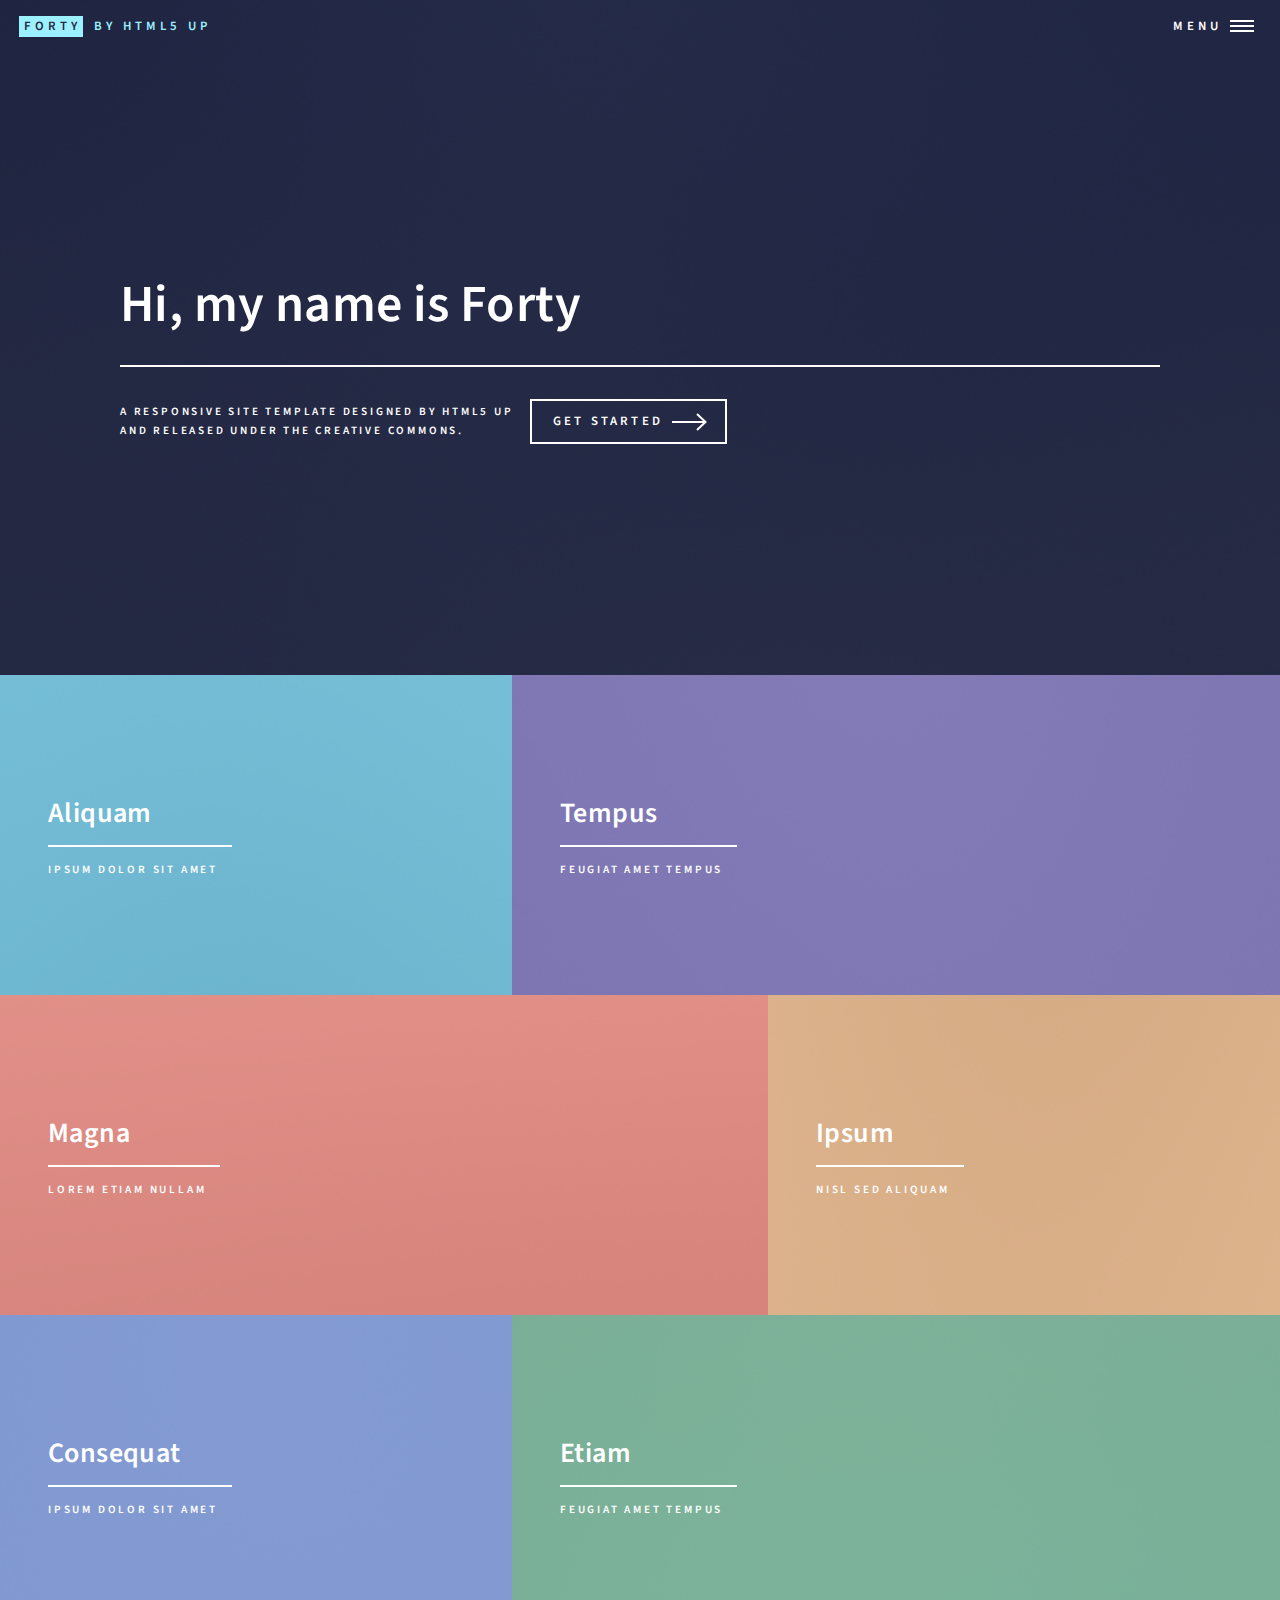
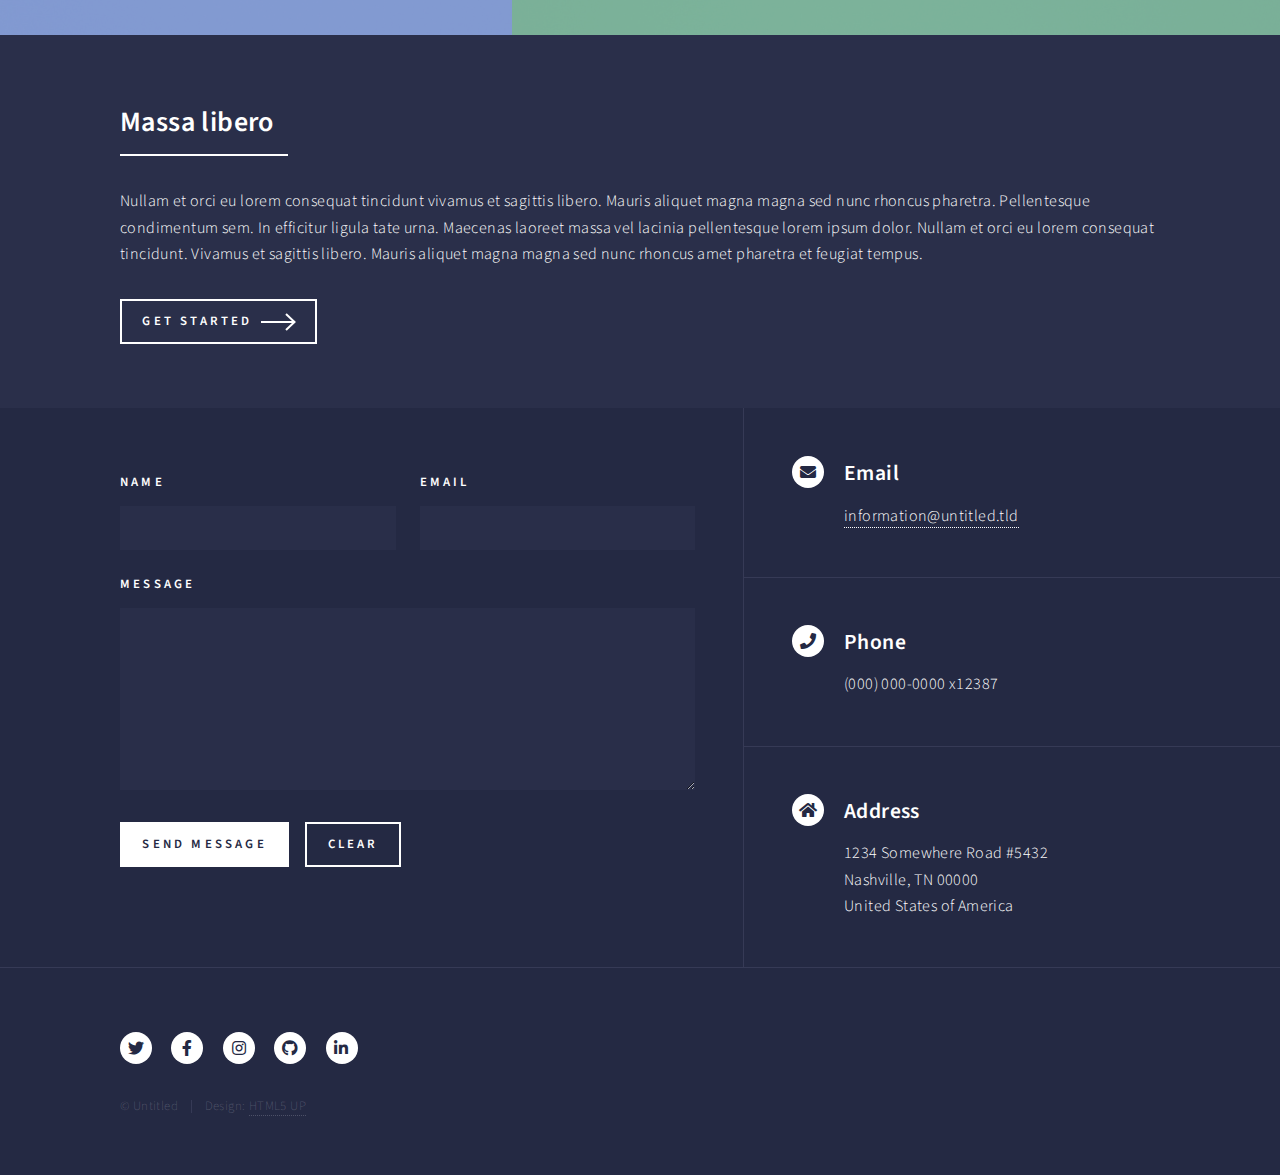
==== index.html @ a2dc56c3 "update das pastas do template" ====
<!DOCTYPE HTML>
<!--
	Forty by HTML5 UP
	html5up.net | @ajlkn
	Free for personal and commercial use under the CCA 3.0 license (html5up.net/license)
-->
<html>
	<head>
		<title>Forty by HTML5 UP</title>
		<meta charset="utf-8" />
		<meta name="viewport" content="width=device-width, initial-scale=1, user-scalable=no" />
		<link rel="stylesheet" href="assets/css/main.css" />
		<noscript><link rel="stylesheet" href="assets/css/noscript.css" /></noscript>
	</head>
	<body class="is-preload">

		<!-- Wrapper -->
			<div id="wrapper">

				<!-- Header -->
					<header id="header" class="alt">
						<a href="index.html" class="logo"><strong>Forty</strong> <span>by HTML5 UP</span></a>
						<nav>
							<a href="#menu">Menu</a>
						</nav>
					</header>

				<!-- Menu -->
					<nav id="menu">
						<ul class="links">
							<li><a href="index.html">Home</a></li>
							<li><a href="landing.html">Landing</a></li>
							<li><a href="generic.html">Generic</a></li>
							<li><a href="elements.html">Elements</a></li>
						</ul>
						<ul class="actions stacked">
							<li><a href="#" class="button primary fit">Get Started</a></li>
							<li><a href="#" class="button fit">Log In</a></li>
						</ul>
					</nav>

				<!-- Banner -->
					<section id="banner" class="major">
						<div class="inner">
							<header class="major">
								<h1>Hi, my name is Forty</h1>
							</header>
							<div class="content">
								<p>A responsive site template designed by HTML5 UP<br />
								and released under the Creative Commons.</p>
								<ul class="actions">
									<li><a href="#one" class="button next scrolly">Get Started</a></li>
								</ul>
							</div>
						</div>
					</section>

				<!-- Main -->
					<div id="main">

						<!-- One -->
							<section id="one" class="tiles">
								<article>
									<span class="image">
										<img src="images/pic01.jpg" alt="" />
									</span>
									<header class="major">
										<h3><a href="landing.html" class="link">Aliquam</a></h3>
										<p>Ipsum dolor sit amet</p>
									</header>
								</article>
								<article>
									<span class="image">
										<img src="images/pic02.jpg" alt="" />
									</span>
									<header class="major">
										<h3><a href="landing.html" class="link">Tempus</a></h3>
										<p>feugiat amet tempus</p>
									</header>
								</article>
								<article>
									<span class="image">
										<img src="images/pic03.jpg" alt="" />
									</span>
									<header class="major">
										<h3><a href="landing.html" class="link">Magna</a></h3>
										<p>Lorem etiam nullam</p>
									</header>
								</article>
								<article>
									<span class="image">
										<img src="images/pic04.jpg" alt="" />
									</span>
									<header class="major">
										<h3><a href="landing.html" class="link">Ipsum</a></h3>
										<p>Nisl sed aliquam</p>
									</header>
								</article>
								<article>
									<span class="image">
										<img src="images/pic05.jpg" alt="" />
									</span>
									<header class="major">
										<h3><a href="landing.html" class="link">Consequat</a></h3>
										<p>Ipsum dolor sit amet</p>
									</header>
								</article>
								<article>
									<span class="image">
										<img src="images/pic06.jpg" alt="" />
									</span>
									<header class="major">
										<h3><a href="landing.html" class="link">Etiam</a></h3>
										<p>Feugiat amet tempus</p>
									</header>
								</article>
							</section>

						<!-- Two -->
							<section id="two">
								<div class="inner">
									<header class="major">
										<h2>Massa libero</h2>
									</header>
									<p>Nullam et orci eu lorem consequat tincidunt vivamus et sagittis libero. Mauris aliquet magna magna sed nunc rhoncus pharetra. Pellentesque condimentum sem. In efficitur ligula tate urna. Maecenas laoreet massa vel lacinia pellentesque lorem ipsum dolor. Nullam et orci eu lorem consequat tincidunt. Vivamus et sagittis libero. Mauris aliquet magna magna sed nunc rhoncus amet pharetra et feugiat tempus.</p>
									<ul class="actions">
										<li><a href="landing.html" class="button next">Get Started</a></li>
									</ul>
								</div>
							</section>

					</div>

				<!-- Contact -->
					<section id="contact">
						<div class="inner">
							<section>
								<form method="post" action="#">
									<div class="fields">
										<div class="field half">
											<label for="name">Name</label>
											<input type="text" name="name" id="name" />
										</div>
										<div class="field half">
											<label for="email">Email</label>
											<input type="text" name="email" id="email" />
										</div>
										<div class="field">
											<label for="message">Message</label>
											<textarea name="message" id="message" rows="6"></textarea>
										</div>
									</div>
									<ul class="actions">
										<li><input type="submit" value="Send Message" class="primary" /></li>
										<li><input type="reset" value="Clear" /></li>
									</ul>
								</form>
							</section>
							<section class="split">
								<section>
									<div class="contact-method">
										<span class="icon solid alt fa-envelope"></span>
										<h3>Email</h3>
										<a href="#">information@untitled.tld</a>
									</div>
								</section>
								<section>
									<div class="contact-method">
										<span class="icon solid alt fa-phone"></span>
										<h3>Phone</h3>
										<span>(000) 000-0000 x12387</span>
									</div>
								</section>
								<section>
									<div class="contact-method">
										<span class="icon solid alt fa-home"></span>
										<h3>Address</h3>
										<span>1234 Somewhere Road #5432<br />
										Nashville, TN 00000<br />
										United States of America</span>
									</div>
								</section>
							</section>
						</div>
					</section>

				<!-- Footer -->
					<footer id="footer">
						<div class="inner">
							<ul class="icons">
								<li><a href="#" class="icon brands alt fa-twitter"><span class="label">Twitter</span></a></li>
								<li><a href="#" class="icon brands alt fa-facebook-f"><span class="label">Facebook</span></a></li>
								<li><a href="#" class="icon brands alt fa-instagram"><span class="label">Instagram</span></a></li>
								<li><a href="#" class="icon brands alt fa-github"><span class="label">GitHub</span></a></li>
								<li><a href="#" class="icon brands alt fa-linkedin-in"><span class="label">LinkedIn</span></a></li>
							</ul>
							<ul class="copyright">
								<li>&copy; Untitled</li><li>Design: <a href="https://html5up.net">HTML5 UP</a></li>
							</ul>
						</div>
					</footer>

			</div>

		<!-- Scripts -->
			<script src="assets/js/jquery.min.js"></script>
			<script src="assets/js/jquery.scrolly.min.js"></script>
			<script src="assets/js/jquery.scrollex.min.js"></script>
			<script src="assets/js/browser.min.js"></script>
			<script src="assets/js/breakpoints.min.js"></script>
			<script src="assets/js/util.js"></script>
			<script src="assets/js/main.js"></script>

	</body>
</html>
---- assets/css/main.css ----
@import url(fontawesome-all.min.css);
@import url("https://fonts.googleapis.com/css?family=Source+Sans+Pro:300,300italic,600,600italic");

/*
	Forty by HTML5 UP
	html5up.net | @ajlkn
	Free for personal and commercial use under the CCA 3.0 license (html5up.net/license)
*/

html, body, div, span, applet, object,
iframe, h1, h2, h3, h4, h5, h6, p, blockquote,
pre, a, abbr, acronym, address, big, cite,
code, del, dfn, em, img, ins, kbd, q, s, samp,
small, strike, strong, sub, sup, tt, var, b,
u, i, center, dl, dt, dd, ol, ul, li, fieldset,
form, label, legend, table, caption, tbody,
tfoot, thead, tr, th, td, article, aside,
canvas, details, embed, figure, figcaption,
footer, header, hgroup, menu, nav, output, ruby,
section, summary, time, mark, audio, video {
	margin: 0;
	padding: 0;
	border: 0;
	font-size: 100%;
	font: inherit;
	vertical-align: baseline;}

article, aside, details, figcaption, figure,
footer, header, hgroup, menu, nav, section {
	display: block;}

body {
	line-height: 1;
}

ol, ul {
	list-style: none;
}

blockquote, q {
	quotes: none;
}

	blockquote:before, blockquote:after, q:before, q:after {
		content: '';
		content: none;
	}

table {
	border-collapse: collapse;
	border-spacing: 0;
}

body {
	-webkit-text-size-adjust: none;
}

mark {
	background-color: transparent;
	color: inherit;
}

input::-moz-focus-inner {
	border: 0;
	padding: 0;
}

input, select, textarea {
	-moz-appearance: none;
	-webkit-appearance: none;
	-ms-appearance: none;
	appearance: none;
}

/* Basic */

	@-ms-viewport {
		width: device-width;
	}

	body {
		-ms-overflow-style: scrollbar;
	}

	@media screen and (max-width: 480px) {

		html, body {
			min-width: 320px;
		}

	}

	html {
		box-sizing: border-box;
	}

	*, *:before, *:after {
		box-sizing: inherit;
	}

	body {
		background: #242943;
	}

		body.is-preload *, body.is-preload *:before, body.is-preload *:after {
			-moz-animation: none !important;
			-webkit-animation: none !important;
			-ms-animation: none !important;
			animation: none !important;
			-moz-transition: none !important;
			-webkit-transition: none !important;
			-ms-transition: none !important;
			transition: none !important;
		}

/* Type */

	body, input, select, textarea {
		color: #ffffff;
		font-family: "Source Sans Pro", Helvetica, sans-serif;
		font-size: 17pt;
		font-weight: 300;
		letter-spacing: 0.025em;
		line-height: 1.65;
	}

		@media screen and (max-width: 1680px) {

			body, input, select, textarea {
				font-size: 14pt;
			}

		}

		@media screen and (max-width: 1280px) {

			body, input, select, textarea {
				font-size: 12pt;
			}

		}

		@media screen and (max-width: 360px) {

			body, input, select, textarea {
				font-size: 11pt;
			}

		}

	a {
		-moz-transition: color 0.2s ease-in-out, border-bottom-color 0.2s ease-in-out;
		-webkit-transition: color 0.2s ease-in-out, border-bottom-color 0.2s ease-in-out;
		-ms-transition: color 0.2s ease-in-out, border-bottom-color 0.2s ease-in-out;
		transition: color 0.2s ease-in-out, border-bottom-color 0.2s ease-in-out;
		border-bottom: dotted 1px;
		color: inherit;
		text-decoration: none;
	}

		a:hover {
			border-bottom-color: transparent;
			color: #9bf1ff !important;
		}

		a:active {
			color: #53e3fb !important;
		}

	strong, b {
		color: #ffffff;
		font-weight: 600;
	}

	em, i {
		font-style: italic;
	}

	p {
		margin: 0 0 2em 0;
	}

	h1, h2, h3, h4, h5, h6 {
		color: #ffffff;
		font-weight: 600;
		line-height: 1.65;
		margin: 0 0 1em 0;
	}

		h1 a, h2 a, h3 a, h4 a, h5 a, h6 a {
			color: inherit;
			border-bottom: 0;
		}

	h1 {
		font-size: 2.5em;
	}

	h2 {
		font-size: 1.75em;
	}

	h3 {
		font-size: 1.35em;
	}

	h4 {
		font-size: 1.1em;
	}

	h5 {
		font-size: 0.9em;
	}

	h6 {
		font-size: 0.7em;
	}

	@media screen and (max-width: 736px) {

		h1 {
			font-size: 2em;
		}

		h2 {
			font-size: 1.5em;
		}

		h3 {
			font-size: 1.25em;
		}

	}

	sub {
		font-size: 0.8em;
		position: relative;
		top: 0.5em;
	}

	sup {
		font-size: 0.8em;
		position: relative;
		top: -0.5em;
	}

	blockquote {
		border-left: solid 4px rgba(212, 212, 255, 0.1);
		font-style: italic;
		margin: 0 0 2em 0;
		padding: 0.5em 0 0.5em 2em;
	}

	code {
		background: rgba(212, 212, 255, 0.035);
		font-family: "Courier New", monospace;
		font-size: 0.9em;
		margin: 0 0.25em;
		padding: 0.25em 0.65em;
	}

	pre {
		-webkit-overflow-scrolling: touch;
		font-family: "Courier New", monospace;
		font-size: 0.9em;
		margin: 0 0 2em 0;
	}

		pre code {
			display: block;
			line-height: 1.75;
			padding: 1em 1.5em;
			overflow-x: auto;
		}

	hr {
		border: 0;
		border-bottom: solid 1px rgba(212, 212, 255, 0.1);
		margin: 2em 0;
	}

		hr.major {
			margin: 3em 0;
		}

	.align-left {
		text-align: left;
	}

	.align-center {
		text-align: center;
	}

	.align-right {
		text-align: right;
	}

/* Row */

	.row {
		display: flex;
		flex-wrap: wrap;
		box-sizing: border-box;
		align-items: stretch;
	}

		.row > * {
			box-sizing: border-box;
		}

		.row.gtr-uniform > * > :last-child {
			margin-bottom: 0;
		}

		.row.aln-left {
			justify-content: flex-start;
		}

		.row.aln-center {
			justify-content: center;
		}

		.row.aln-right {
			justify-content: flex-end;
		}

		.row.aln-top {
			align-items: flex-start;
		}

		.row.aln-middle {
			align-items: center;
		}

		.row.aln-bottom {
			align-items: flex-end;
		}

		.row > .imp {
			order: -1;
		}

		.row > .col-1 {
			width: 8.33333%;
		}

		.row > .off-1 {
			margin-left: 8.33333%;
		}

		.row > .col-2 {
			width: 16.66667%;
		}

		.row > .off-2 {
			margin-left: 16.66667%;
		}

		.row > .col-3 {
			width: 25%;
		}

		.row > .off-3 {
			margin-left: 25%;
		}

		.row > .col-4 {
			width: 33.33333%;
		}

		.row > .off-4 {
			margin-left: 33.33333%;
		}

		.row > .col-5 {
			width: 41.66667%;
		}

		.row > .off-5 {
			margin-left: 41.66667%;
		}

		.row > .col-6 {
			width: 50%;
		}

		.row > .off-6 {
			margin-left: 50%;
		}

		.row > .col-7 {
			width: 58.33333%;
		}

		.row > .off-7 {
			margin-left: 58.33333%;
		}

		.row > .col-8 {
			width: 66.66667%;
		}

		.row > .off-8 {
			margin-left: 66.66667%;
		}

		.row > .col-9 {
			width: 75%;
		}

		.row > .off-9 {
			margin-left: 75%;
		}

		.row > .col-10 {
			width: 83.33333%;
		}

		.row > .off-10 {
			margin-left: 83.33333%;
		}

		.row > .col-11 {
			width: 91.66667%;
		}

		.row > .off-11 {
			margin-left: 91.66667%;
		}

		.row > .col-12 {
			width: 100%;
		}

		.row > .off-12 {
			margin-left: 100%;
		}

		.row.gtr-0 {
			margin-top: 0;
			margin-left: 0em;
		}

			.row.gtr-0 > * {
				padding: 0 0 0 0em;
			}

			.row.gtr-0.gtr-uniform {
				margin-top: 0em;
			}

				.row.gtr-0.gtr-uniform > * {
					padding-top: 0em;
				}

		.row.gtr-25 {
			margin-top: 0;
			margin-left: -0.5em;
		}

			.row.gtr-25 > * {
				padding: 0 0 0 0.5em;
			}

			.row.gtr-25.gtr-uniform {
				margin-top: -0.5em;
			}

				.row.gtr-25.gtr-uniform > * {
					padding-top: 0.5em;
				}

		.row.gtr-50 {
			margin-top: 0;
			margin-left: -1em;
		}

			.row.gtr-50 > * {
				padding: 0 0 0 1em;
			}

			.row.gtr-50.gtr-uniform {
				margin-top: -1em;
			}

				.row.gtr-50.gtr-uniform > * {
					padding-top: 1em;
				}

		.row {
			margin-top: 0;
			margin-left: -2em;
		}

			.row > * {
				padding: 0 0 0 2em;
			}

			.row.gtr-uniform {
				margin-top: -2em;
			}

				.row.gtr-uniform > * {
					padding-top: 2em;
				}

		.row.gtr-150 {
			margin-top: 0;
			margin-left: -3em;
		}

			.row.gtr-150 > * {
				padding: 0 0 0 3em;
			}

			.row.gtr-150.gtr-uniform {
				margin-top: -3em;
			}

				.row.gtr-150.gtr-uniform > * {
					padding-top: 3em;
				}

		.row.gtr-200 {
			margin-top: 0;
			margin-left: -4em;
		}

			.row.gtr-200 > * {
				padding: 0 0 0 4em;
			}

			.row.gtr-200.gtr-uniform {
				margin-top: -4em;
			}

				.row.gtr-200.gtr-uniform > * {
					padding-top: 4em;
				}

		@media screen and (max-width: 1680px) {

			.row {
				display: flex;
				flex-wrap: wrap;
				box-sizing: border-box;
				align-items: stretch;
			}

				.row > * {
					box-sizing: border-box;
				}

				.row.gtr-uniform > * > :last-child {
					margin-bottom: 0;
				}

				.row.aln-left {
					justify-content: flex-start;
				}

				.row.aln-center {
					justify-content: center;
				}

				.row.aln-right {
					justify-content: flex-end;
				}

				.row.aln-top {
					align-items: flex-start;
				}

				.row.aln-middle {
					align-items: center;
				}

				.row.aln-bottom {
					align-items: flex-end;
				}

				.row > .imp-xlarge {
					order: -1;
				}

				.row > .col-1-xlarge {
					width: 8.33333%;
				}

				.row > .off-1-xlarge {
					margin-left: 8.33333%;
				}

				.row > .col-2-xlarge {
					width: 16.66667%;
				}

				.row > .off-2-xlarge {
					margin-left: 16.66667%;
				}

				.row > .col-3-xlarge {
					width: 25%;
				}

				.row > .off-3-xlarge {
					margin-left: 25%;
				}

				.row > .col-4-xlarge {
					width: 33.33333%;
				}

				.row > .off-4-xlarge {
					margin-left: 33.33333%;
				}

				.row > .col-5-xlarge {
					width: 41.66667%;
				}

				.row > .off-5-xlarge {
					margin-left: 41.66667%;
				}

				.row > .col-6-xlarge {
					width: 50%;
				}

				.row > .off-6-xlarge {
					margin-left: 50%;
				}

				.row > .col-7-xlarge {
					width: 58.33333%;
				}

				.row > .off-7-xlarge {
					margin-left: 58.33333%;
				}

				.row > .col-8-xlarge {
					width: 66.66667%;
				}

				.row > .off-8-xlarge {
					margin-left: 66.66667%;
				}

				.row > .col-9-xlarge {
					width: 75%;
				}

				.row > .off-9-xlarge {
					margin-left: 75%;
				}

				.row > .col-10-xlarge {
					width: 83.33333%;
				}

				.row > .off-10-xlarge {
					margin-left: 83.33333%;
				}

				.row > .col-11-xlarge {
					width: 91.66667%;
				}

				.row > .off-11-xlarge {
					margin-left: 91.66667%;
				}

				.row > .col-12-xlarge {
					width: 100%;
				}

				.row > .off-12-xlarge {
					margin-left: 100%;
				}

				.row.gtr-0 {
					margin-top: 0;
					margin-left: 0em;
				}

					.row.gtr-0 > * {
						padding: 0 0 0 0em;
					}

					.row.gtr-0.gtr-uniform {
						margin-top: 0em;
					}

						.row.gtr-0.gtr-uniform > * {
							padding-top: 0em;
						}

				.row.gtr-25 {
					margin-top: 0;
					margin-left: -0.5em;
				}

					.row.gtr-25 > * {
						padding: 0 0 0 0.5em;
					}

					.row.gtr-25.gtr-uniform {
						margin-top: -0.5em;
					}

						.row.gtr-25.gtr-uniform > * {
							padding-top: 0.5em;
						}

				.row.gtr-50 {
					margin-top: 0;
					margin-left: -1em;
				}

					.row.gtr-50 > * {
						padding: 0 0 0 1em;
					}

					.row.gtr-50.gtr-uniform {
						margin-top: -1em;
					}

						.row.gtr-50.gtr-uniform > * {
							padding-top: 1em;
						}

				.row {
					margin-top: 0;
					margin-left: -2em;
				}

					.row > * {
						padding: 0 0 0 2em;
					}

					.row.gtr-uniform {
						margin-top: -2em;
					}

						.row.gtr-uniform > * {
							padding-top: 2em;
						}

				.row.gtr-150 {
					margin-top: 0;
					margin-left: -3em;
				}

					.row.gtr-150 > * {
						padding: 0 0 0 3em;
					}

					.row.gtr-150.gtr-uniform {
						margin-top: -3em;
					}

						.row.gtr-150.gtr-uniform > * {
							padding-top: 3em;
						}

				.row.gtr-200 {
					margin-top: 0;
					margin-left: -4em;
				}

					.row.gtr-200 > * {
						padding: 0 0 0 4em;
					}

					.row.gtr-200.gtr-uniform {
						margin-top: -4em;
					}

						.row.gtr-200.gtr-uniform > * {
							padding-top: 4em;
						}

		}

		@media screen and (max-width: 1280px) {

			.row {
				display: flex;
				flex-wrap: wrap;
				box-sizing: border-box;
				align-items: stretch;
			}

				.row > * {
					box-sizing: border-box;
				}

				.row.gtr-uniform > * > :last-child {
					margin-bottom: 0;
				}

				.row.aln-left {
					justify-content: flex-start;
				}

				.row.aln-center {
					justify-content: center;
				}

				.row.aln-right {
					justify-content: flex-end;
				}

				.row.aln-top {
					align-items: flex-start;
				}

				.row.aln-middle {
					align-items: center;
				}

				.row.aln-bottom {
					align-items: flex-end;
				}

				.row > .imp-large {
					order: -1;
				}

				.row > .col-1-large {
					width: 8.33333%;
				}

				.row > .off-1-large {
					margin-left: 8.33333%;
				}

				.row > .col-2-large {
					width: 16.66667%;
				}

				.row > .off-2-large {
					margin-left: 16.66667%;
				}

				.row > .col-3-large {
					width: 25%;
				}

				.row > .off-3-large {
					margin-left: 25%;
				}

				.row > .col-4-large {
					width: 33.33333%;
				}

				.row > .off-4-large {
					margin-left: 33.33333%;
				}

				.row > .col-5-large {
					width: 41.66667%;
				}

				.row > .off-5-large {
					margin-left: 41.66667%;
				}

				.row > .col-6-large {
					width: 50%;
				}

				.row > .off-6-large {
					margin-left: 50%;
				}

				.row > .col-7-large {
					width: 58.33333%;
				}

				.row > .off-7-large {
					margin-left: 58.33333%;
				}

				.row > .col-8-large {
					width: 66.66667%;
				}

				.row > .off-8-large {
					margin-left: 66.66667%;
				}

				.row > .col-9-large {
					width: 75%;
				}

				.row > .off-9-large {
					margin-left: 75%;
				}

				.row > .col-10-large {
					width: 83.33333%;
				}

				.row > .off-10-large {
					margin-left: 83.33333%;
				}

				.row > .col-11-large {
					width: 91.66667%;
				}

				.row > .off-11-large {
					margin-left: 91.66667%;
				}

				.row > .col-12-large {
					width: 100%;
				}

				.row > .off-12-large {
					margin-left: 100%;
				}

				.row.gtr-0 {
					margin-top: 0;
					margin-left: 0em;
				}

					.row.gtr-0 > * {
						padding: 0 0 0 0em;
					}

					.row.gtr-0.gtr-uniform {
						margin-top: 0em;
					}

						.row.gtr-0.gtr-uniform > * {
							padding-top: 0em;
						}

				.row.gtr-25 {
					margin-top: 0;
					margin-left: -0.375em;
				}

					.row.gtr-25 > * {
						padding: 0 0 0 0.375em;
					}

					.row.gtr-25.gtr-uniform {
						margin-top: -0.375em;
					}

						.row.gtr-25.gtr-uniform > * {
							padding-top: 0.375em;
						}

				.row.gtr-50 {
					margin-top: 0;
					margin-left: -0.75em;
				}

					.row.gtr-50 > * {
						padding: 0 0 0 0.75em;
					}

					.row.gtr-50.gtr-uniform {
						margin-top: -0.75em;
					}

						.row.gtr-50.gtr-uniform > * {
							padding-top: 0.75em;
						}

				.row {
					margin-top: 0;
					margin-left: -1.5em;
				}

					.row > * {
						padding: 0 0 0 1.5em;
					}

					.row.gtr-uniform {
						margin-top: -1.5em;
					}

						.row.gtr-uniform > * {
							padding-top: 1.5em;
						}

				.row.gtr-150 {
					margin-top: 0;
					margin-left: -2.25em;
				}

					.row.gtr-150 > * {
						padding: 0 0 0 2.25em;
					}

					.row.gtr-150.gtr-uniform {
						margin-top: -2.25em;
					}

						.row.gtr-150.gtr-uniform > * {
							padding-top: 2.25em;
						}

				.row.gtr-200 {
					margin-top: 0;
					margin-left: -3em;
				}

					.row.gtr-200 > * {
						padding: 0 0 0 3em;
					}

					.row.gtr-200.gtr-uniform {
						margin-top: -3em;
					}

						.row.gtr-200.gtr-uniform > * {
							padding-top: 3em;
						}

		}

		@media screen and (max-width: 980px) {

			.row {
				display: flex;
				flex-wrap: wrap;
				box-sizing: border-box;
				align-items: stretch;
			}

				.row > * {
					box-sizing: border-box;
				}

				.row.gtr-uniform > * > :last-child {
					margin-bottom: 0;
				}

				.row.aln-left {
					justify-content: flex-start;
				}

				.row.aln-center {
					justify-content: center;
				}

				.row.aln-right {
					justify-content: flex-end;
				}

				.row.aln-top {
					align-items: flex-start;
				}

				.row.aln-middle {
					align-items: center;
				}

				.row.aln-bottom {
					align-items: flex-end;
				}

				.row > .imp-medium {
					order: -1;
				}

				.row > .col-1-medium {
					width: 8.33333%;
				}

				.row > .off-1-medium {
					margin-left: 8.33333%;
				}

				.row > .col-2-medium {
					width: 16.66667%;
				}

				.row > .off-2-medium {
					margin-left: 16.66667%;
				}

				.row > .col-3-medium {
					width: 25%;
				}

				.row > .off-3-medium {
					margin-left: 25%;
				}

				.row > .col-4-medium {
					width: 33.33333%;
				}

				.row > .off-4-medium {
					margin-left: 33.33333%;
				}

				.row > .col-5-medium {
					width: 41.66667%;
				}

				.row > .off-5-medium {
					margin-left: 41.66667%;
				}

				.row > .col-6-medium {
					width: 50%;
				}

				.row > .off-6-medium {
					margin-left: 50%;
				}

				.row > .col-7-medium {
					width: 58.33333%;
				}

				.row > .off-7-medium {
					margin-left: 58.33333%;
				}

				.row > .col-8-medium {
					width: 66.66667%;
				}

				.row > .off-8-medium {
					margin-left: 66.66667%;
				}

				.row > .col-9-medium {
					width: 75%;
				}

				.row > .off-9-medium {
					margin-left: 75%;
				}

				.row > .col-10-medium {
					width: 83.33333%;
				}

				.row > .off-10-medium {
					margin-left: 83.33333%;
				}

				.row > .col-11-medium {
					width: 91.66667%;
				}

				.row > .off-11-medium {
					margin-left: 91.66667%;
				}

				.row > .col-12-medium {
					width: 100%;
				}

				.row > .off-12-medium {
					margin-left: 100%;
				}

				.row.gtr-0 {
					margin-top: 0;
					margin-left: 0em;
				}

					.row.gtr-0 > * {
						padding: 0 0 0 0em;
					}

					.row.gtr-0.gtr-uniform {
						margin-top: 0em;
					}

						.row.gtr-0.gtr-uniform > * {
							padding-top: 0em;
						}

				.row.gtr-25 {
					margin-top: 0;
					margin-left: -0.375em;
				}

					.row.gtr-25 > * {
						padding: 0 0 0 0.375em;
					}

					.row.gtr-25.gtr-uniform {
						margin-top: -0.375em;
					}

						.row.gtr-25.gtr-uniform > * {
							padding-top: 0.375em;
						}

				.row.gtr-50 {
					margin-top: 0;
					margin-left: -0.75em;
				}

					.row.gtr-50 > * {
						padding: 0 0 0 0.75em;
					}

					.row.gtr-50.gtr-uniform {
						margin-top: -0.75em;
					}

						.row.gtr-50.gtr-uniform > * {
							padding-top: 0.75em;
						}

				.row {
					margin-top: 0;
					margin-left: -1.5em;
				}

					.row > * {
						padding: 0 0 0 1.5em;
					}

					.row.gtr-uniform {
						margin-top: -1.5em;
					}

						.row.gtr-uniform > * {
							padding-top: 1.5em;
						}

				.row.gtr-150 {
					margin-top: 0;
					margin-left: -2.25em;
				}

					.row.gtr-150 > * {
						padding: 0 0 0 2.25em;
					}

					.row.gtr-150.gtr-uniform {
						margin-top: -2.25em;
					}

						.row.gtr-150.gtr-uniform > * {
							padding-top: 2.25em;
						}

				.row.gtr-200 {
					margin-top: 0;
					margin-left: -3em;
				}

					.row.gtr-200 > * {
						padding: 0 0 0 3em;
					}

					.row.gtr-200.gtr-uniform {
						margin-top: -3em;
					}

						.row.gtr-200.gtr-uniform > * {
							padding-top: 3em;
						}

		}

		@media screen and (max-width: 736px) {

			.row {
				display: flex;
				flex-wrap: wrap;
				box-sizing: border-box;
				align-items: stretch;
			}

				.row > * {
					box-sizing: border-box;
				}

				.row.gtr-uniform > * > :last-child {
					margin-bottom: 0;
				}

				.row.aln-left {
					justify-content: flex-start;
				}

				.row.aln-center {
					justify-content: center;
				}

				.row.aln-right {
					justify-content: flex-end;
				}

				.row.aln-top {
					align-items: flex-start;
				}

				.row.aln-middle {
					align-items: center;
				}

				.row.aln-bottom {
					align-items: flex-end;
				}

				.row > .imp-small {
					order: -1;
				}

				.row > .col-1-small {
					width: 8.33333%;
				}

				.row > .off-1-small {
					margin-left: 8.33333%;
				}

				.row > .col-2-small {
					width: 16.66667%;
				}

				.row > .off-2-small {
					margin-left: 16.66667%;
				}

				.row > .col-3-small {
					width: 25%;
				}

				.row > .off-3-small {
					margin-left: 25%;
				}

				.row > .col-4-small {
					width: 33.33333%;
				}

				.row > .off-4-small {
					margin-left: 33.33333%;
				}

				.row > .col-5-small {
					width: 41.66667%;
				}

				.row > .off-5-small {
					margin-left: 41.66667%;
				}

				.row > .col-6-small {
					width: 50%;
				}

				.row > .off-6-small {
					margin-left: 50%;
				}

				.row > .col-7-small {
					width: 58.33333%;
				}

				.row > .off-7-small {
					margin-left: 58.33333%;
				}

				.row > .col-8-small {
					width: 66.66667%;
				}

				.row > .off-8-small {
					margin-left: 66.66667%;
				}

				.row > .col-9-small {
					width: 75%;
				}

				.row > .off-9-small {
					margin-left: 75%;
				}

				.row > .col-10-small {
					width: 83.33333%;
				}

				.row > .off-10-small {
					margin-left: 83.33333%;
				}

				.row > .col-11-small {
					width: 91.66667%;
				}

				.row > .off-11-small {
					margin-left: 91.66667%;
				}

				.row > .col-12-small {
					width: 100%;
				}

				.row > .off-12-small {
					margin-left: 100%;
				}

				.row.gtr-0 {
					margin-top: 0;
					margin-left: 0em;
				}

					.row.gtr-0 > * {
						padding: 0 0 0 0em;
					}

					.row.gtr-0.gtr-uniform {
						margin-top: 0em;
					}

						.row.gtr-0.gtr-uniform > * {
							padding-top: 0em;
						}

				.row.gtr-25 {
					margin-top: 0;
					margin-left: -0.3125em;
				}

					.row.gtr-25 > * {
						padding: 0 0 0 0.3125em;
					}

					.row.gtr-25.gtr-uniform {
						margin-top: -0.3125em;
					}

						.row.gtr-25.gtr-uniform > * {
							padding-top: 0.3125em;
						}

				.row.gtr-50 {
					margin-top: 0;
					margin-left: -0.625em;
				}

					.row.gtr-50 > * {
						padding: 0 0 0 0.625em;
					}

					.row.gtr-50.gtr-uniform {
						margin-top: -0.625em;
					}

						.row.gtr-50.gtr-uniform > * {
							padding-top: 0.625em;
						}

				.row {
					margin-top: 0;
					margin-left: -1.25em;
				}

					.row > * {
						padding: 0 0 0 1.25em;
					}

					.row.gtr-uniform {
						margin-top: -1.25em;
					}

						.row.gtr-uniform > * {
							padding-top: 1.25em;
						}

				.row.gtr-150 {
					margin-top: 0;
					margin-left: -1.875em;
				}

					.row.gtr-150 > * {
						padding: 0 0 0 1.875em;
					}

					.row.gtr-150.gtr-uniform {
						margin-top: -1.875em;
					}

						.row.gtr-150.gtr-uniform > * {
							padding-top: 1.875em;
						}

				.row.gtr-200 {
					margin-top: 0;
					margin-left: -2.5em;
				}

					.row.gtr-200 > * {
						padding: 0 0 0 2.5em;
					}

					.row.gtr-200.gtr-uniform {
						margin-top: -2.5em;
					}

						.row.gtr-200.gtr-uniform > * {
							padding-top: 2.5em;
						}

		}

		@media screen and (max-width: 480px) {

			.row {
				display: flex;
				flex-wrap: wrap;
				box-sizing: border-box;
				align-items: stretch;
			}

				.row > * {
					box-sizing: border-box;
				}

				.row.gtr-uniform > * > :last-child {
					margin-bottom: 0;
				}

				.row.aln-left {
					justify-content: flex-start;
				}

				.row.aln-center {
					justify-content: center;
				}

				.row.aln-right {
					justify-content: flex-end;
				}

				.row.aln-top {
					align-items: flex-start;
				}

				.row.aln-middle {
					align-items: center;
				}

				.row.aln-bottom {
					align-items: flex-end;
				}

				.row > .imp-xsmall {
					order: -1;
				}

				.row > .col-1-xsmall {
					width: 8.33333%;
				}

				.row > .off-1-xsmall {
					margin-left: 8.33333%;
				}

				.row > .col-2-xsmall {
					width: 16.66667%;
				}

				.row > .off-2-xsmall {
					margin-left: 16.66667%;
				}

				.row > .col-3-xsmall {
					width: 25%;
				}

				.row > .off-3-xsmall {
					margin-left: 25%;
				}

				.row > .col-4-xsmall {
					width: 33.33333%;
				}

				.row > .off-4-xsmall {
					margin-left: 33.33333%;
				}

				.row > .col-5-xsmall {
					width: 41.66667%;
				}

				.row > .off-5-xsmall {
					margin-left: 41.66667%;
				}

				.row > .col-6-xsmall {
					width: 50%;
				}

				.row > .off-6-xsmall {
					margin-left: 50%;
				}

				.row > .col-7-xsmall {
					width: 58.33333%;
				}

				.row > .off-7-xsmall {
					margin-left: 58.33333%;
				}

				.row > .col-8-xsmall {
					width: 66.66667%;
				}

				.row > .off-8-xsmall {
					margin-left: 66.66667%;
				}

				.row > .col-9-xsmall {
					width: 75%;
				}

				.row > .off-9-xsmall {
					margin-left: 75%;
				}

				.row > .col-10-xsmall {
					width: 83.33333%;
				}

				.row > .off-10-xsmall {
					margin-left: 83.33333%;
				}

				.row > .col-11-xsmall {
					width: 91.66667%;
				}

				.row > .off-11-xsmall {
					margin-left: 91.66667%;
				}

				.row > .col-12-xsmall {
					width: 100%;
				}

				.row > .off-12-xsmall {
					margin-left: 100%;
				}

				.row.gtr-0 {
					margin-top: 0;
					margin-left: 0em;
				}

					.row.gtr-0 > * {
						padding: 0 0 0 0em;
					}

					.row.gtr-0.gtr-uniform {
						margin-top: 0em;
					}

						.row.gtr-0.gtr-uniform > * {
							padding-top: 0em;
						}

				.row.gtr-25 {
					margin-top: 0;
					margin-left: -0.3125em;
				}

					.row.gtr-25 > * {
						padding: 0 0 0 0.3125em;
					}

					.row.gtr-25.gtr-uniform {
						margin-top: -0.3125em;
					}

						.row.gtr-25.gtr-uniform > * {
							padding-top: 0.3125em;
						}

				.row.gtr-50 {
					margin-top: 0;
					margin-left: -0.625em;
				}

					.row.gtr-50 > * {
						padding: 0 0 0 0.625em;
					}

					.row.gtr-50.gtr-uniform {
						margin-top: -0.625em;
					}

						.row.gtr-50.gtr-uniform > * {
							padding-top: 0.625em;
						}

				.row {
					margin-top: 0;
					margin-left: -1.25em;
				}

					.row > * {
						padding: 0 0 0 1.25em;
					}

					.row.gtr-uniform {
						margin-top: -1.25em;
					}

						.row.gtr-uniform > * {
							padding-top: 1.25em;
						}

				.row.gtr-150 {
					margin-top: 0;
					margin-left: -1.875em;
				}

					.row.gtr-150 > * {
						padding: 0 0 0 1.875em;
					}

					.row.gtr-150.gtr-uniform {
						margin-top: -1.875em;
					}

						.row.gtr-150.gtr-uniform > * {
							padding-top: 1.875em;
						}

				.row.gtr-200 {
					margin-top: 0;
					margin-left: -2.5em;
				}

					.row.gtr-200 > * {
						padding: 0 0 0 2.5em;
					}

					.row.gtr-200.gtr-uniform {
						margin-top: -2.5em;
					}

						.row.gtr-200.gtr-uniform > * {
							padding-top: 2.5em;
						}

		}

/* Section/Article */

	section.special, article.special {
		text-align: center;
	}

	header.major {
		width: -moz-max-content;
		width: -webkit-max-content;
		width: -ms-max-content;
		width: max-content;
		margin-bottom: 2em;
	}

		header.major > :first-child {
			margin-bottom: 0;
			width: calc(100% + 0.5em);
		}

			header.major > :first-child:after {
				content: '';
				background-color: #ffffff;
				display: block;
				height: 2px;
				margin: 0.325em 0 0.5em 0;
				width: 100%;
			}

		header.major > p {
			font-size: 0.7em;
			font-weight: 600;
			letter-spacing: 0.25em;
			margin-bottom: 0;
			text-transform: uppercase;
		}

		body.is-ie header.major > :first-child:after {
			max-width: 9em;
		}

		body.is-ie header.major > h1:after {
			max-width: 100% !important;
		}

	@media screen and (max-width: 736px) {

		header.major > p br {
			display: none;
		}

	}

/* Form */

	form {
		margin: 0 0 2em 0;
	}

		form > :last-child {
			margin-bottom: 0;
		}

		form > .fields {
			display: -moz-flex;
			display: -webkit-flex;
			display: -ms-flex;
			display: flex;
			-moz-flex-wrap: wrap;
			-webkit-flex-wrap: wrap;
			-ms-flex-wrap: wrap;
			flex-wrap: wrap;
			width: calc(100% + 3em);
			margin: -1.5em 0 2em -1.5em;
		}

			form > .fields > .field {
				-moz-flex-grow: 0;
				-webkit-flex-grow: 0;
				-ms-flex-grow: 0;
				flex-grow: 0;
				-moz-flex-shrink: 0;
				-webkit-flex-shrink: 0;
				-ms-flex-shrink: 0;
				flex-shrink: 0;
				padding: 1.5em 0 0 1.5em;
				width: calc(100% - 1.5em);
			}

				form > .fields > .field.half {
					width: calc(50% - 0.75em);
				}

				form > .fields > .field.third {
					width: calc(100%/3 - 0.5em);
				}

				form > .fields > .field.quarter {
					width: calc(25% - 0.375em);
				}

		@media screen and (max-width: 480px) {

			form > .fields {
				width: calc(100% + 3em);
				margin: -1.5em 0 2em -1.5em;
			}

				form > .fields > .field {
					padding: 1.5em 0 0 1.5em;
					width: calc(100% - 1.5em);
				}

					form > .fields > .field.half {
						width: calc(100% - 1.5em);
					}

					form > .fields > .field.third {
						width: calc(100% - 1.5em);
					}

					form > .fields > .field.quarter {
						width: calc(100% - 1.5em);
					}

		}

	label {
		color: #ffffff;
		display: block;
		font-size: 0.8em;
		font-weight: 600;
		letter-spacing: 0.25em;
		margin: 0 0 1em 0;
		text-transform: uppercase;
	}

	input[type="text"],
	input[type="password"],
	input[type="email"],
	input[type="tel"],
	input[type="search"],
	input[type="url"],
	select,
	textarea {
		-moz-appearance: none;
		-webkit-appearance: none;
		-ms-appearance: none;
		appearance: none;
		background: rgba(212, 212, 255, 0.035);
		border: none;
		border-radius: 0;
		color: inherit;
		display: block;
		outline: 0;
		padding: 0 1em;
		text-decoration: none;
		width: 100%;
	}

		input[type="text"]:invalid,
		input[type="password"]:invalid,
		input[type="email"]:invalid,
		input[type="tel"]:invalid,
		input[type="search"]:invalid,
		input[type="url"]:invalid,
		select:invalid,
		textarea:invalid {
			box-shadow: none;
		}

		input[type="text"]:focus,
		input[type="password"]:focus,
		input[type="email"]:focus,
		input[type="tel"]:focus,
		input[type="search"]:focus,
		input[type="url"]:focus,
		select:focus,
		textarea:focus {
			border-color: #9bf1ff;
			box-shadow: 0 0 0 2px #9bf1ff;
		}

	select {
		background-image: url("data:image/svg+xml;charset=utf8,%3Csvg xmlns='http://www.w3.org/2000/svg' width='40' height='40' preserveAspectRatio='none' viewBox='0 0 40 40'%3E%3Cpath d='M9.4,12.3l10.4,10.4l10.4-10.4c0.2-0.2,0.5-0.4,0.9-0.4c0.3,0,0.6,0.1,0.9,0.4l3.3,3.3c0.2,0.2,0.4,0.5,0.4,0.9 c0,0.4-0.1,0.6-0.4,0.9L20.7,31.9c-0.2,0.2-0.5,0.4-0.9,0.4c-0.3,0-0.6-0.1-0.9-0.4L4.3,17.3c-0.2-0.2-0.4-0.5-0.4-0.9 c0-0.4,0.1-0.6,0.4-0.9l3.3-3.3c0.2-0.2,0.5-0.4,0.9-0.4S9.1,12.1,9.4,12.3z' fill='rgba(212, 212, 255, 0.1)' /%3E%3C/svg%3E");
		background-size: 1.25rem;
		background-repeat: no-repeat;
		background-position: calc(100% - 1rem) center;
		height: 2.75em;
		padding-right: 2.75em;
		text-overflow: ellipsis;
	}

		select option {
			color: #ffffff;
			background: #242943;
		}

		select:focus::-ms-value {
			background-color: transparent;
		}

		select::-ms-expand {
			display: none;
		}

	input[type="text"],
	input[type="password"],
	input[type="email"],
	input[type="tel"],
	input[type="search"],
	input[type="url"],
	select {
		height: 2.75em;
	}

	textarea {
		padding: 0.75em 1em;
	}

	input[type="checkbox"],
	input[type="radio"] {
		-moz-appearance: none;
		-webkit-appearance: none;
		-ms-appearance: none;
		appearance: none;
		display: block;
		float: left;
		margin-right: -2em;
		opacity: 0;
		width: 1em;
		z-index: -1;
	}

		input[type="checkbox"] + label,
		input[type="radio"] + label {
			text-decoration: none;
			color: #ffffff;
			cursor: pointer;
			display: inline-block;
			font-weight: 300;
			padding-left: 2.65em;
			padding-right: 0.75em;
			position: relative;
		}

			input[type="checkbox"] + label:before,
			input[type="radio"] + label:before {
				-moz-osx-font-smoothing: grayscale;
				-webkit-font-smoothing: antialiased;
				display: inline-block;
				font-style: normal;
				font-variant: normal;
				text-rendering: auto;
				line-height: 1;
				text-transform: none !important;
				font-family: 'Font Awesome 5 Free';
				font-weight: 900;
			}

			input[type="checkbox"] + label:before,
			input[type="radio"] + label:before {
				background: rgba(212, 212, 255, 0.035);
				content: '';
				display: inline-block;
				font-size: 0.8em;
				height: 2.0625em;
				left: 0;
				letter-spacing: 0;
				line-height: 2.0625em;
				position: absolute;
				text-align: center;
				top: 0;
				width: 2.0625em;
			}

		input[type="checkbox"]:checked + label:before,
		input[type="radio"]:checked + label:before {
			background: #ffffff;
			border-color: #9bf1ff;
			content: '\f00c';
			color: #242943;
		}

		input[type="checkbox"]:focus + label:before,
		input[type="radio"]:focus + label:before {
			box-shadow: 0 0 0 2px #9bf1ff;
		}

	input[type="radio"] + label:before {
		border-radius: 100%;
	}

	::-webkit-input-placeholder {
		color: rgba(244, 244, 255, 0.2) !important;
		opacity: 1.0;
	}

	:-moz-placeholder {
		color: rgba(244, 244, 255, 0.2) !important;
		opacity: 1.0;
	}

	::-moz-placeholder {
		color: rgba(244, 244, 255, 0.2) !important;
		opacity: 1.0;
	}

	:-ms-input-placeholder {
		color: rgba(244, 244, 255, 0.2) !important;
		opacity: 1.0;
	}

/* Box */

	.box {
		border: solid 1px rgba(212, 212, 255, 0.1);
		margin-bottom: 2em;
		padding: 1.5em;
	}

		.box > :last-child,
		.box > :last-child > :last-child,
		.box > :last-child > :last-child > :last-child {
			margin-bottom: 0;
		}

		.box.alt {
			border: 0;
			border-radius: 0;
			padding: 0;
		}

/* Icon */

	.icon {
		text-decoration: none;
		border-bottom: none;
		position: relative;
	}

		.icon:before {
			-moz-osx-font-smoothing: grayscale;
			-webkit-font-smoothing: antialiased;
			display: inline-block;
			font-style: normal;
			font-variant: normal;
			text-rendering: auto;
			line-height: 1;
			text-transform: none !important;
			font-family: 'Font Awesome 5 Free';
			font-weight: 400;
		}

		.icon > .label {
			display: none;
		}

		.icon:before {
			line-height: inherit;
		}

		.icon.solid:before {
			font-weight: 900;
		}

		.icon.brands:before {
			font-family: 'Font Awesome 5 Brands';
		}

		.icon.alt:before {
			background-color: #ffffff;
			border-radius: 100%;
			color: #242943;
			display: inline-block;
			height: 2em;
			line-height: 2em;
			text-align: center;
			width: 2em;
		}

	a.icon.alt:before {
		-moz-transition: background-color 0.2s ease-in-out;
		-webkit-transition: background-color 0.2s ease-in-out;
		-ms-transition: background-color 0.2s ease-in-out;
		transition: background-color 0.2s ease-in-out;
	}

	a.icon.alt:hover:before {
		background-color: #6fc3df;
	}

	a.icon.alt:active:before {
		background-color: #37a6cb;
	}

/* Image */

	.image {
		border: 0;
		display: inline-block;
		position: relative;
	}

		.image img {
			display: block;
		}

		.image.left, .image.right {
			max-width: 30%;
		}

			.image.left img, .image.right img {
				width: 100%;
			}

		.image.left {
			float: left;
			margin: 0 1.5em 1.25em 0;
			top: 0.25em;
		}

		.image.right {
			float: right;
			margin: 0 0 1.25em 1.5em;
			top: 0.25em;
		}

		.image.fit {
			display: block;
			margin: 0 0 2em 0;
			width: 100%;
		}

			.image.fit img {
				width: 100%;
			}

		.image.main {
			display: block;
			margin: 2.5em 0;
			width: 100%;
		}

			.image.main img {
				width: 100%;
			}

			@media screen and (max-width: 736px) {

				.image.main {
					margin: 1.5em 0;
				}

			}

/* List */

	ol {
		list-style: decimal;
		margin: 0 0 2em 0;
		padding-left: 1.25em;
	}

		ol li {
			padding-left: 0.25em;
		}

	ul {
		list-style: disc;
		margin: 0 0 2em 0;
		padding-left: 1em;
	}

		ul li {
			padding-left: 0.5em;
		}

		ul.alt {
			list-style: none;
			padding-left: 0;
		}

			ul.alt li {
				border-top: solid 1px rgba(212, 212, 255, 0.1);
				padding: 0.5em 0;
			}

				ul.alt li:first-child {
					border-top: 0;
					padding-top: 0;
				}

	dl {
		margin: 0 0 2em 0;
	}

		dl dt {
			display: block;
			font-weight: 600;
			margin: 0 0 1em 0;
		}

		dl dd {
			margin-left: 2em;
		}

/* Actions */

	ul.actions {
		display: -moz-flex;
		display: -webkit-flex;
		display: -ms-flex;
		display: flex;
		cursor: default;
		list-style: none;
		margin-left: -1em;
		padding-left: 0;
	}

		ul.actions li {
			padding: 0 0 0 1em;
			vertical-align: middle;
		}

		ul.actions.special {
			-moz-justify-content: center;
			-webkit-justify-content: center;
			-ms-justify-content: center;
			justify-content: center;
			width: 100%;
			margin-left: 0;
		}

			ul.actions.special li:first-child {
				padding-left: 0;
			}

		ul.actions.stacked {
			-moz-flex-direction: column;
			-webkit-flex-direction: column;
			-ms-flex-direction: column;
			flex-direction: column;
			margin-left: 0;
		}

			ul.actions.stacked li {
				padding: 1.3em 0 0 0;
			}

				ul.actions.stacked li:first-child {
					padding-top: 0;
				}

		ul.actions.fit {
			width: calc(100% + 1em);
		}

			ul.actions.fit li {
				-moz-flex-grow: 1;
				-webkit-flex-grow: 1;
				-ms-flex-grow: 1;
				flex-grow: 1;
				-moz-flex-shrink: 1;
				-webkit-flex-shrink: 1;
				-ms-flex-shrink: 1;
				flex-shrink: 1;
				width: 100%;
			}

				ul.actions.fit li > * {
					width: 100%;
				}

			ul.actions.fit.stacked {
				width: 100%;
			}

/* Icons */

	ul.icons {
		cursor: default;
		list-style: none;
		padding-left: 0;
	}

		ul.icons li {
			display: inline-block;
			padding: 0 1em 0 0;
		}

			ul.icons li:last-child {
				padding-right: 0;
			}

		@media screen and (max-width: 736px) {

			ul.icons li {
				padding: 0 0.75em 0 0;
			}

		}

/* Pagination */

	ul.pagination {
		cursor: default;
		list-style: none;
		padding-left: 0;
	}

		ul.pagination li {
			display: inline-block;
			padding-left: 0;
			vertical-align: middle;
		}

			ul.pagination li > .page {
				-moz-transition: background-color 0.2s ease-in-out, color 0.2s ease-in-out;
				-webkit-transition: background-color 0.2s ease-in-out, color 0.2s ease-in-out;
				-ms-transition: background-color 0.2s ease-in-out, color 0.2s ease-in-out;
				transition: background-color 0.2s ease-in-out, color 0.2s ease-in-out;
				border-bottom: 0;
				display: inline-block;
				font-size: 0.8em;
				font-weight: 600;
				height: 1.5em;
				line-height: 1.5em;
				margin: 0 0.125em;
				min-width: 1.5em;
				padding: 0 0.5em;
				text-align: center;
			}

				ul.pagination li > .page.active {
					background-color: #ffffff;
					color: #242943;
				}

					ul.pagination li > .page.active:hover {
						background-color: #9bf1ff;
						color: #242943 !important;
					}

					ul.pagination li > .page.active:active {
						background-color: #53e3fb;
					}

			ul.pagination li:first-child {
				padding-right: 0.75em;
			}

			ul.pagination li:last-child {
				padding-left: 0.75em;
			}

		@media screen and (max-width: 480px) {

			ul.pagination li:nth-child(n+2):nth-last-child(n+2) {
				display: none;
			}

			ul.pagination li:first-child {
				padding-right: 0;
			}

		}

/* Table */

	.table-wrapper {
		-webkit-overflow-scrolling: touch;
		overflow-x: auto;
	}

	table {
		margin: 0 0 2em 0;
		width: 100%;
	}

		table tbody tr {
			border: solid 1px rgba(212, 212, 255, 0.1);
			border-left: 0;
			border-right: 0;
		}

			table tbody tr:nth-child(2n + 1) {
				background-color: rgba(212, 212, 255, 0.035);
			}

		table td {
			padding: 0.75em 0.75em;
		}

		table th {
			color: #ffffff;
			font-size: 0.9em;
			font-weight: 600;
			padding: 0 0.75em 0.75em 0.75em;
			text-align: left;
		}

		table thead {
			border-bottom: solid 2px rgba(212, 212, 255, 0.1);
		}

		table tfoot {
			border-top: solid 2px rgba(212, 212, 255, 0.1);
		}

		table.alt {
			border-collapse: separate;
		}

			table.alt tbody tr td {
				border: solid 1px rgba(212, 212, 255, 0.1);
				border-left-width: 0;
				border-top-width: 0;
			}

				table.alt tbody tr td:first-child {
					border-left-width: 1px;
				}

			table.alt tbody tr:first-child td {
				border-top-width: 1px;
			}

			table.alt thead {
				border-bottom: 0;
			}

			table.alt tfoot {
				border-top: 0;
			}

/* Button */

	input[type="submit"],
	input[type="reset"],
	input[type="button"],
	button,
	.button {
		-moz-appearance: none;
		-webkit-appearance: none;
		-ms-appearance: none;
		appearance: none;
		-moz-transition: background-color 0.2s ease-in-out, box-shadow 0.2s ease-in-out, color 0.2s ease-in-out;
		-webkit-transition: background-color 0.2s ease-in-out, box-shadow 0.2s ease-in-out, color 0.2s ease-in-out;
		-ms-transition: background-color 0.2s ease-in-out, box-shadow 0.2s ease-in-out, color 0.2s ease-in-out;
		transition: background-color 0.2s ease-in-out, box-shadow 0.2s ease-in-out, color 0.2s ease-in-out;
		background-color: transparent;
		border: 0;
		border-radius: 0;
		box-shadow: inset 0 0 0 2px #ffffff;
		color: #ffffff;
		cursor: pointer;
		display: inline-block;
		font-size: 0.8em;
		font-weight: 600;
		height: 3.5em;
		letter-spacing: 0.25em;
		line-height: 3.5em;
		padding: 0 1.75em;
		text-align: center;
		text-decoration: none;
		text-transform: uppercase;
		white-space: nowrap;
	}

		input[type="submit"]:hover, input[type="submit"]:active,
		input[type="reset"]:hover,
		input[type="reset"]:active,
		input[type="button"]:hover,
		input[type="button"]:active,
		button:hover,
		button:active,
		.button:hover,
		.button:active {
			box-shadow: inset 0 0 0 2px #9bf1ff;
			color: #9bf1ff;
		}

		input[type="submit"]:active,
		input[type="reset"]:active,
		input[type="button"]:active,
		button:active,
		.button:active {
			background-color: rgba(155, 241, 255, 0.1);
			box-shadow: inset 0 0 0 2px #53e3fb;
			color: #53e3fb;
		}

		input[type="submit"].icon:before,
		input[type="reset"].icon:before,
		input[type="button"].icon:before,
		button.icon:before,
		.button.icon:before {
			margin-right: 0.5em;
		}

		input[type="submit"].fit,
		input[type="reset"].fit,
		input[type="button"].fit,
		button.fit,
		.button.fit {
			width: 100%;
		}

		input[type="submit"].small,
		input[type="reset"].small,
		input[type="button"].small,
		button.small,
		.button.small {
			font-size: 0.6em;
		}

		input[type="submit"].large,
		input[type="reset"].large,
		input[type="button"].large,
		button.large,
		.button.large {
			font-size: 1.25em;
			height: 3em;
			line-height: 3em;
		}

		input[type="submit"].next,
		input[type="reset"].next,
		input[type="button"].next,
		button.next,
		.button.next {
			padding-right: 4.5em;
			position: relative;
		}

			input[type="submit"].next:before, input[type="submit"].next:after,
			input[type="reset"].next:before,
			input[type="reset"].next:after,
			input[type="button"].next:before,
			input[type="button"].next:after,
			button.next:before,
			button.next:after,
			.button.next:before,
			.button.next:after {
				-moz-transition: opacity 0.2s ease-in-out;
				-webkit-transition: opacity 0.2s ease-in-out;
				-ms-transition: opacity 0.2s ease-in-out;
				transition: opacity 0.2s ease-in-out;
				background-position: center right;
				background-repeat: no-repeat;
				background-size: 36px 24px;
				content: '';
				display: block;
				height: 100%;
				position: absolute;
				right: 1.5em;
				top: 0;
				vertical-align: middle;
				width: 36px;
			}

			input[type="submit"].next:before,
			input[type="reset"].next:before,
			input[type="button"].next:before,
			button.next:before,
			.button.next:before {
				background-image: url("data:image/svg+xml;charset=utf8,%3Csvg xmlns='http://www.w3.org/2000/svg' xmlns:xlink='http://www.w3.org/1999/xlink' width='36px' height='24px' viewBox='0 0 36 24' zoomAndPan='disable'%3E%3Cstyle%3Eline %7B stroke: %23ffffff%3B stroke-width: 2px%3B %7D%3C/style%3E%3Cline x1='0' y1='12' x2='34' y2='12' /%3E%3Cline x1='25' y1='4' x2='34' y2='12.5' /%3E%3Cline x1='25' y1='20' x2='34' y2='11.5' /%3E%3C/svg%3E");
			}

			input[type="submit"].next:after,
			input[type="reset"].next:after,
			input[type="button"].next:after,
			button.next:after,
			.button.next:after {
				background-image: url("data:image/svg+xml;charset=utf8,%3Csvg xmlns='http://www.w3.org/2000/svg' xmlns:xlink='http://www.w3.org/1999/xlink' width='36px' height='24px' viewBox='0 0 36 24' zoomAndPan='disable'%3E%3Cstyle%3Eline %7B stroke: %239bf1ff%3B stroke-width: 2px%3B %7D%3C/style%3E%3Cline x1='0' y1='12' x2='34' y2='12' /%3E%3Cline x1='25' y1='4' x2='34' y2='12.5' /%3E%3Cline x1='25' y1='20' x2='34' y2='11.5' /%3E%3C/svg%3E");
				opacity: 0;
				z-index: 1;
			}

			input[type="submit"].next:hover:after, input[type="submit"].next:active:after,
			input[type="reset"].next:hover:after,
			input[type="reset"].next:active:after,
			input[type="button"].next:hover:after,
			input[type="button"].next:active:after,
			button.next:hover:after,
			button.next:active:after,
			.button.next:hover:after,
			.button.next:active:after {
				opacity: 1;
			}

			@media screen and (max-width: 1280px) {

				input[type="submit"].next,
				input[type="reset"].next,
				input[type="button"].next,
				button.next,
				.button.next {
					padding-right: 5em;
				}

			}

		input[type="submit"].primary,
		input[type="reset"].primary,
		input[type="button"].primary,
		button.primary,
		.button.primary {
			background-color: #ffffff;
			box-shadow: none;
			color: #242943;
		}

			input[type="submit"].primary:hover, input[type="submit"].primary:active,
			input[type="reset"].primary:hover,
			input[type="reset"].primary:active,
			input[type="button"].primary:hover,
			input[type="button"].primary:active,
			button.primary:hover,
			button.primary:active,
			.button.primary:hover,
			.button.primary:active {
				background-color: #9bf1ff;
				color: #242943 !important;
			}

			input[type="submit"].primary:active,
			input[type="reset"].primary:active,
			input[type="button"].primary:active,
			button.primary:active,
			.button.primary:active {
				background-color: #53e3fb;
			}

		input[type="submit"].disabled, input[type="submit"]:disabled,
		input[type="reset"].disabled,
		input[type="reset"]:disabled,
		input[type="button"].disabled,
		input[type="button"]:disabled,
		button.disabled,
		button:disabled,
		.button.disabled,
		.button:disabled {
			pointer-events: none;
			cursor: default;
			opacity: 0.25;
		}

/* Tiles */

	.tiles {
		display: -moz-flex;
		display: -webkit-flex;
		display: -ms-flex;
		display: flex;
		-moz-flex-wrap: wrap;
		-webkit-flex-wrap: wrap;
		-ms-flex-wrap: wrap;
		flex-wrap: wrap;
		border-top: 0 !important;
	}

		.tiles + * {
			border-top: 0 !important;
		}

		.tiles article {
			-moz-align-items: center;
			-webkit-align-items: center;
			-ms-align-items: center;
			align-items: center;
			display: -moz-flex;
			display: -webkit-flex;
			display: -ms-flex;
			display: flex;
			-moz-transition: -moz-transform 0.25s ease, opacity 0.25s ease, -moz-filter 1s ease, -webkit-filter 1s ease;
			-webkit-transition: -webkit-transform 0.25s ease, opacity 0.25s ease, -webkit-filter 1s ease, -webkit-filter 1s ease;
			-ms-transition: -ms-transform 0.25s ease, opacity 0.25s ease, -ms-filter 1s ease, -webkit-filter 1s ease;
			transition: transform 0.25s ease, opacity 0.25s ease, filter 1s ease, -webkit-filter 1s ease;
			padding: 4em 4em 2em 4em ;
			background-position: center;
			background-repeat: no-repeat;
			background-size: cover;
			cursor: default;
			height: 40vh;
			max-height: 40em;
			min-height: 23em;
			overflow: hidden;
			position: relative;
			width: 40%;
		}

			.tiles article .image {
				display: none;
			}

			.tiles article header {
				position: relative;
				z-index: 3;
			}

			.tiles article h3 {
				font-size: 1.75em;
			}

				.tiles article h3 a:hover {
					color: inherit !important;
				}

			.tiles article .link.primary {
				border: 0;
				height: 100%;
				left: 0;
				position: absolute;
				top: 0;
				width: 100%;
				z-index: 4;
			}

			.tiles article:before {
				-moz-transition: opacity 0.5s ease;
				-webkit-transition: opacity 0.5s ease;
				-ms-transition: opacity 0.5s ease;
				transition: opacity 0.5s ease;
				bottom: 0;
				content: '';
				display: block;
				height: 100%;
				left: 0;
				opacity: 0.85;
				position: absolute;
				width: 100%;
				z-index: 2;
			}

			.tiles article:after {
				background-color: rgba(36, 41, 67, 0.25);
				content: '';
				display: block;
				height: 100%;
				left: 0;
				position: absolute;
				top: 0;
				width: 100%;
				z-index: 1;
			}

			.tiles article:hover:before {
				opacity: 0;
			}

			.tiles article.is-transitioning {
				-moz-transform: scale(0.95);
				-webkit-transform: scale(0.95);
				-ms-transform: scale(0.95);
				transform: scale(0.95);
				-moz-filter: blur(0.5em);
				-webkit-filter: blur(0.5em);
				-ms-filter: blur(0.5em);
				filter: blur(0.5em);
				opacity: 0;
			}

			.tiles article:nth-child(4n - 1), .tiles article:nth-child(4n - 2) {
				width: 60%;
			}

			.tiles article:nth-child(6n - 5):before {
				background-color: #6fc3df;
			}

			.tiles article:nth-child(6n - 4):before {
				background-color: #8d82c4;
			}

			.tiles article:nth-child(6n - 3):before {
				background-color: #ec8d81;
			}

			.tiles article:nth-child(6n - 2):before {
				background-color: #e7b788;
			}

			.tiles article:nth-child(6n - 1):before {
				background-color: #8ea9e8;
			}

			.tiles article:nth-child(6n):before {
				background-color: #87c5a4;
			}

		@media screen and (max-width: 1280px) {

			.tiles article {
				padding: 4em 3em 2em 3em ;
				height: 30vh;
				max-height: 30em;
				min-height: 20em;
			}

		}

		@media screen and (max-width: 980px) {

			.tiles article {
				width: 50% !important;
			}

		}

		@media screen and (max-width: 736px) {

			.tiles article {
				padding: 3em 1.5em 1em 1.5em ;
				height: 16em;
				max-height: none;
				min-height: 0;
			}

				.tiles article h3 {
					font-size: 1.5em;
				}

		}

		@media screen and (max-width: 480px) {

			.tiles {
				display: block;
			}

				.tiles article {
					height: 20em;
					width: 100% !important;
				}

		}

/* Contact Method */

	.contact-method {
		margin: 0 0 2em 0;
		padding-left: 3.25em;
		position: relative;
	}

		.contact-method .icon {
			left: 0;
			position: absolute;
			top: 0;
		}

		.contact-method h3 {
			margin: 0 0 0.5em 0;
		}

/* Spotlights */

	.spotlights {
		border-top: 0 !important;
	}

		.spotlights + * {
			border-top: 0 !important;
		}

		.spotlights > section {
			display: -moz-flex;
			display: -webkit-flex;
			display: -ms-flex;
			display: flex;
			-moz-flex-direction: row;
			-webkit-flex-direction: row;
			-ms-flex-direction: row;
			flex-direction: row;
			background-color: #2e3450;
		}

			.spotlights > section > .image {
				background-position: center center;
				background-size: cover;
				border-radius: 0;
				display: block;
				position: relative;
				width: 30%;
			}

				.spotlights > section > .image img {
					border-radius: 0;
					display: block;
					width: 100%;
				}

				.spotlights > section > .image:before {
					background: rgba(36, 41, 67, 0.9);
					content: '';
					display: block;
					height: 100%;
					left: 0;
					opacity: 0;
					position: absolute;
					top: 0;
					width: 100%;
				}

			.spotlights > section > .content {
				display: -moz-flex;
				display: -webkit-flex;
				display: -ms-flex;
				display: flex;
				-moz-flex-direction: column;
				-webkit-flex-direction: column;
				-ms-flex-direction: column;
				flex-direction: column;
				-moz-justify-content: center;
				-webkit-justify-content: center;
				-ms-justify-content: center;
				justify-content: center;
				-moz-align-items: center;
				-webkit-align-items: center;
				-ms-align-items: center;
				align-items: center;
				padding: 2em 3em 0.1em 3em ;
				width: 70%;
			}

				.spotlights > section > .content > .inner {
					margin: 0 auto;
					max-width: 100%;
					width: 65em;
				}

			.spotlights > section:nth-child(2n) {
				-moz-flex-direction: row-reverse;
				-webkit-flex-direction: row-reverse;
				-ms-flex-direction: row-reverse;
				flex-direction: row-reverse;
				background-color: #333856;
			}

				.spotlights > section:nth-child(2n) > .content {
					-moz-align-items: -moz-flex-end;
					-webkit-align-items: -webkit-flex-end;
					-ms-align-items: -ms-flex-end;
					align-items: flex-end;
				}

		@media screen and (max-width: 1680px) {

			.spotlights > section > .image {
				width: 40%;
			}

			.spotlights > section > .content {
				width: 60%;
			}

		}

		@media screen and (max-width: 1280px) {

			.spotlights > section > .image {
				width: 45%;
			}

			.spotlights > section > .content {
				width: 55%;
			}

		}

		@media screen and (max-width: 980px) {

			.spotlights > section {
				display: block;
			}

				.spotlights > section > .image {
					width: 100%;
				}

				.spotlights > section > .content {
					padding: 4em 3em 2em 3em ;
					width: 100%;
				}

		}

		@media screen and (max-width: 736px) {

			.spotlights > section > .content {
				padding: 3em 1.5em 1em 1.5em ;
			}

		}

/* Header */

	@-moz-keyframes reveal-header {
		0% {
			top: -4em;
			opacity: 0;
		}

		100% {
			top: 0;
			opacity: 1;
		}
	}

	@-webkit-keyframes reveal-header {
		0% {
			top: -4em;
			opacity: 0;
		}

		100% {
			top: 0;
			opacity: 1;
		}
	}

	@-ms-keyframes reveal-header {
		0% {
			top: -4em;
			opacity: 0;
		}

		100% {
			top: 0;
			opacity: 1;
		}
	}

	@keyframes reveal-header {
		0% {
			top: -4em;
			opacity: 0;
		}

		100% {
			top: 0;
			opacity: 1;
		}
	}

	#header {
		display: -moz-flex;
		display: -webkit-flex;
		display: -ms-flex;
		display: flex;
		background-color: #2a2f4a;
		box-shadow: 0 0 0.25em 0 rgba(0, 0, 0, 0.15);
		cursor: default;
		font-weight: 600;
		height: 3.25em;
		left: 0;
		letter-spacing: 0.25em;
		line-height: 3.25em;
		margin: 0;
		position: fixed;
		text-transform: uppercase;
		top: 0;
		width: 100%;
		z-index: 10000;
	}

		#header .logo {
			border: 0;
			display: inline-block;
			font-size: 0.8em;
			height: inherit;
			line-height: inherit;
			padding: 0 1.5em;
		}

			#header .logo strong {
				-moz-transition: background-color 0.2s ease-in-out, color 0.2s ease-in-out;
				-webkit-transition: background-color 0.2s ease-in-out, color 0.2s ease-in-out;
				-ms-transition: background-color 0.2s ease-in-out, color 0.2s ease-in-out;
				transition: background-color 0.2s ease-in-out, color 0.2s ease-in-out;
				background-color: #ffffff;
				color: #242943;
				display: inline-block;
				line-height: 1.65em;
				margin-right: 0.325em;
				padding: 0 0.125em 0 0.375em;
			}

			#header .logo:hover strong {
				background-color: #9bf1ff;
			}

			#header .logo:active strong {
				background-color: #53e3fb;
			}

		#header nav {
			display: -moz-flex;
			display: -webkit-flex;
			display: -ms-flex;
			display: flex;
			-moz-justify-content: -moz-flex-end;
			-webkit-justify-content: -webkit-flex-end;
			-ms-justify-content: -ms-flex-end;
			justify-content: flex-end;
			-moz-flex-grow: 1;
			-webkit-flex-grow: 1;
			-ms-flex-grow: 1;
			flex-grow: 1;
			height: inherit;
			line-height: inherit;
		}

			#header nav a {
				border: 0;
				display: block;
				font-size: 0.8em;
				height: inherit;
				line-height: inherit;
				padding: 0 0.75em;
				position: relative;
				vertical-align: middle;
			}

				#header nav a:last-child {
					padding-right: 1.5em;
				}

				#header nav a[href="#menu"] {
					padding-right: 3.325em !important;
				}

					#header nav a[href="#menu"]:before, #header nav a[href="#menu"]:after {
						background-image: url("data:image/svg+xml;charset=utf8,%3Csvg xmlns='http://www.w3.org/2000/svg' width='24' height='32' viewBox='0 0 24 32' preserveAspectRatio='none'%3E%3Cstyle%3Eline %7B stroke-width: 2px%3B stroke: %23ffffff%3B %7D%3C/style%3E%3Cline x1='0' y1='11' x2='24' y2='11' /%3E%3Cline x1='0' y1='21' x2='24' y2='21' /%3E%3Cline x1='0' y1='16' x2='24' y2='16' /%3E%3C/svg%3E");
						background-position: center;
						background-repeat: no-repeat;
						background-size: 24px 32px;
						content: '';
						display: block;
						height: 100%;
						position: absolute;
						right: 1.5em;
						top: 0;
						vertical-align: middle;
						width: 24px;
					}

					#header nav a[href="#menu"]:after {
						-moz-transition: opacity 0.2s ease-in-out;
						-webkit-transition: opacity 0.2s ease-in-out;
						-ms-transition: opacity 0.2s ease-in-out;
						transition: opacity 0.2s ease-in-out;
						background-image: url("data:image/svg+xml;charset=utf8,%3Csvg xmlns='http://www.w3.org/2000/svg' width='24' height='32' viewBox='0 0 24 32' preserveAspectRatio='none'%3E%3Cstyle%3Eline %7B stroke-width: 2px%3B stroke: %239bf1ff%3B %7D%3C/style%3E%3Cline x1='0' y1='11' x2='24' y2='11' /%3E%3Cline x1='0' y1='21' x2='24' y2='21' /%3E%3Cline x1='0' y1='16' x2='24' y2='16' /%3E%3C/svg%3E");
						opacity: 0;
						z-index: 1;
					}

					#header nav a[href="#menu"]:hover:after, #header nav a[href="#menu"]:active:after {
						opacity: 1;
					}

					#header nav a[href="#menu"]:last-child {
						padding-right: 3.875em !important;
					}

						#header nav a[href="#menu"]:last-child:before, #header nav a[href="#menu"]:last-child:after {
							right: 2em;
						}

		#header.reveal {
			-moz-animation: reveal-header 0.35s ease;
			-webkit-animation: reveal-header 0.35s ease;
			-ms-animation: reveal-header 0.35s ease;
			animation: reveal-header 0.35s ease;
		}

		#header.alt {
			-moz-transition: opacity 2.5s ease;
			-webkit-transition: opacity 2.5s ease;
			-ms-transition: opacity 2.5s ease;
			transition: opacity 2.5s ease;
			-moz-transition-delay: 0.75s;
			-webkit-transition-delay: 0.75s;
			-ms-transition-delay: 0.75s;
			transition-delay: 0.75s;
			-moz-animation: none;
			-webkit-animation: none;
			-ms-animation: none;
			animation: none;
			background-color: transparent;
			box-shadow: none;
			position: absolute;
		}

			#header.alt.style1 .logo strong {
				color: #6fc3df;
			}

			#header.alt.style2 .logo strong {
				color: #8d82c4;
			}

			#header.alt.style3 .logo strong {
				color: #ec8d81;
			}

			#header.alt.style4 .logo strong {
				color: #e7b788;
			}

			#header.alt.style5 .logo strong {
				color: #8ea9e8;
			}

			#header.alt.style6 .logo strong {
				color: #87c5a4;
			}

		body.is-preload #header.alt {
			opacity: 0;
		}

		@media screen and (max-width: 1680px) {

			#header nav a[href="#menu"] {
				padding-right: 3.75em !important;
			}

				#header nav a[href="#menu"]:last-child {
					padding-right: 4.25em !important;
				}

		}

		@media screen and (max-width: 1280px) {

			#header nav a[href="#menu"] {
				padding-right: 4em !important;
			}

				#header nav a[href="#menu"]:last-child {
					padding-right: 4.5em !important;
				}

		}

		@media screen and (max-width: 736px) {

			#header {
				height: 2.75em;
				line-height: 2.75em;
			}

				#header .logo {
					padding: 0 1em;
				}

				#header nav a {
					padding: 0 0.5em;
				}

					#header nav a:last-child {
						padding-right: 1em;
					}

					#header nav a[href="#menu"] {
						padding-right: 3.25em !important;
					}

						#header nav a[href="#menu"]:before, #header nav a[href="#menu"]:after {
							right: 0.75em;
						}

						#header nav a[href="#menu"]:last-child {
							padding-right: 4em !important;
						}

							#header nav a[href="#menu"]:last-child:before, #header nav a[href="#menu"]:last-child:after {
								right: 1.5em;
							}

		}

		@media screen and (max-width: 480px) {

			#header .logo span {
				display: none;
			}

			#header nav a[href="#menu"] {
				overflow: hidden;
				padding-right: 0 !important;
				text-indent: 5em;
				white-space: nowrap;
				width: 5em;
			}

				#header nav a[href="#menu"]:before, #header nav a[href="#menu"]:after {
					right: 0;
					width: inherit;
				}

				#header nav a[href="#menu"]:last-child:before, #header nav a[href="#menu"]:last-child:after {
					width: 4em;
					right: 0;
				}

		}

/* Banner */

	#banner {
		-moz-align-items: center;
		-webkit-align-items: center;
		-ms-align-items: center;
		align-items: center;
		background-image: url("../../images/banner.jpg");
		display: -moz-flex;
		display: -webkit-flex;
		display: -ms-flex;
		display: flex;
		padding: 6em 0 2em 0 ;
		background-attachment: fixed;
		background-position: center;
		background-repeat: no-repeat;
		background-size: cover;
		border-bottom: 0 !important;
		cursor: default;
		height: 60vh;
		margin-bottom: -3.25em;
		max-height: 32em;
		min-height: 22em;
		position: relative;
		top: -3.25em;
	}

		#banner:after {
			-moz-transition: opacity 2.5s ease;
			-webkit-transition: opacity 2.5s ease;
			-ms-transition: opacity 2.5s ease;
			transition: opacity 2.5s ease;
			-moz-transition-delay: 0.75s;
			-webkit-transition-delay: 0.75s;
			-ms-transition-delay: 0.75s;
			transition-delay: 0.75s;
			pointer-events: none;
			background-color: #242943;
			content: '';
			display: block;
			height: 100%;
			left: 0;
			opacity: 0.85;
			position: absolute;
			top: 0;
			width: 100%;
			z-index: 1;
		}

		#banner h1 {
			font-size: 3.25em;
		}

		#banner > .inner {
			-moz-transition: opacity 1.5s ease, -moz-transform 0.5s ease-out, -moz-filter 0.5s ease, -webkit-filter 0.5s ease;
			-webkit-transition: opacity 1.5s ease, -webkit-transform 0.5s ease-out, -webkit-filter 0.5s ease, -webkit-filter 0.5s ease;
			-ms-transition: opacity 1.5s ease, -ms-transform 0.5s ease-out, -ms-filter 0.5s ease, -webkit-filter 0.5s ease;
			transition: opacity 1.5s ease, transform 0.5s ease-out, filter 0.5s ease, -webkit-filter 0.5s ease;
			padding: 0 !important;
			position: relative;
			z-index: 2;
		}

			#banner > .inner .image {
				display: none;
			}

			#banner > .inner header {
				width: auto;
			}

				#banner > .inner header > :first-child {
					width: auto;
				}

					#banner > .inner header > :first-child:after {
						max-width: 100%;
					}

			#banner > .inner .content {
				display: -moz-flex;
				display: -webkit-flex;
				display: -ms-flex;
				display: flex;
				-moz-align-items: center;
				-webkit-align-items: center;
				-ms-align-items: center;
				align-items: center;
				margin: 0 0 2em 0;
			}

				#banner > .inner .content > * {
					margin-right: 1.5em;
					margin-bottom: 0;
				}

				#banner > .inner .content > :last-child {
					margin-right: 0;
				}

				#banner > .inner .content p {
					font-size: 0.7em;
					font-weight: 600;
					letter-spacing: 0.25em;
					text-transform: uppercase;
				}

		#banner.major {
			height: 75vh;
			min-height: 30em;
			max-height: 50em;
		}

			#banner.major.alt {
				opacity: 0.75;
			}

		#banner.style1:after {
			background-color: #6fc3df;
		}

		#banner.style2:after {
			background-color: #8d82c4;
		}

		#banner.style3:after {
			background-color: #ec8d81;
		}

		#banner.style4:after {
			background-color: #e7b788;
		}

		#banner.style5:after {
			background-color: #8ea9e8;
		}

		#banner.style6:after {
			background-color: #87c5a4;
		}

		body.is-preload #banner:after {
			opacity: 1.0;
		}

		body.is-preload #banner > .inner {
			-moz-filter: blur(0.125em);
			-webkit-filter: blur(0.125em);
			-ms-filter: blur(0.125em);
			filter: blur(0.125em);
			-moz-transform: translateX(-0.5em);
			-webkit-transform: translateX(-0.5em);
			-ms-transform: translateX(-0.5em);
			transform: translateX(-0.5em);
			opacity: 0;
		}

		@media screen and (max-width: 1280px) {

			#banner {
				background-attachment: scroll;
			}

		}

		@media screen and (max-width: 736px) {

			#banner {
				padding: 5em 0 1em 0 ;
				height: auto;
				margin-bottom: -2.75em;
				max-height: none;
				min-height: 0;
				top: -2.75em;
			}

				#banner h1 {
					font-size: 2em;
				}

				#banner > .inner .content {
					display: block;
				}

					#banner > .inner .content > * {
						margin-right: 0;
						margin-bottom: 2em;
					}

				#banner.major {
					height: auto;
					min-height: 0;
					max-height: none;
				}

		}

		@media screen and (max-width: 480px) {

			#banner {
				padding: 6em 0 2em 0 ;
			}

				#banner > .inner .content p br {
					display: none;
				}

				#banner.major {
					padding: 8em 0 4em 0 ;
				}

		}

/* Main */

	#main {
		background-color: #2a2f4a;
	}

		#main > * {
			border-top: solid 1px rgba(212, 212, 255, 0.1);
		}

			#main > *:first-child {
				border-top: 0;
			}

			#main > * > .inner {
				padding: 4em 0 2em 0 ;
				margin: 0 auto;
				max-width: 65em;
				width: calc(100% - 6em);
			}

				@media screen and (max-width: 736px) {

					#main > * > .inner {
						padding: 3em 0 1em 0 ;
						width: calc(100% - 3em);
					}

				}

		#main.alt {
			background-color: transparent;
			border-bottom: solid 1px rgba(212, 212, 255, 0.1);
		}

/* Contact */

	#contact {
		border-bottom: solid 1px rgba(212, 212, 255, 0.1);
		overflow-x: hidden;
	}

		#contact > .inner {
			display: -moz-flex;
			display: -webkit-flex;
			display: -ms-flex;
			display: flex;
			padding: 0 !important;
		}

			#contact > .inner > :nth-child(2n - 1) {
				padding: 4em 3em 2em 0 ;
				border-right: solid 1px rgba(212, 212, 255, 0.1);
				width: 60%;
			}

			#contact > .inner > :nth-child(2n) {
				padding-left: 3em;
				width: 40%;
			}

			#contact > .inner > .split {
				padding: 0;
			}

				#contact > .inner > .split > * {
					padding: 3em 0 1em 3em ;
					position: relative;
				}

					#contact > .inner > .split > *:before {
						border-top: solid 1px rgba(212, 212, 255, 0.1);
						content: '';
						display: block;
						margin-left: -3em;
						position: absolute;
						top: 0;
						width: calc(100vw + 3em);
					}

				#contact > .inner > .split > :first-child:before {
					display: none;
				}

		@media screen and (max-width: 980px) {

			#contact > .inner {
				display: block;
			}

				#contact > .inner > :nth-child(2n - 1) {
					padding: 4em 0 2em 0 ;
					border-right: 0;
					width: 100%;
				}

				#contact > .inner > :nth-child(2n) {
					padding-left: 0;
					width: 100%;
				}

				#contact > .inner > .split > * {
					padding: 3em 0 1em 0 ;
				}

				#contact > .inner > .split > :first-child:before {
					display: block;
				}

		}

		@media screen and (max-width: 736px) {

			#contact > .inner > :nth-child(2n - 1) {
				padding: 3em 0 1em 0 ;
			}

		}

/* Footer */

	#footer .copyright {
		font-size: 0.8em;
		list-style: none;
		padding-left: 0;
	}

		#footer .copyright li {
			border-left: solid 1px rgba(212, 212, 255, 0.1);
			color: rgba(244, 244, 255, 0.2);
			display: inline-block;
			line-height: 1;
			margin-left: 1em;
			padding-left: 1em;
		}

			#footer .copyright li:first-child {
				border-left: 0;
				margin-left: 0;
				padding-left: 0;
			}

	@media screen and (max-width: 480px) {

		#footer .copyright li {
			display: block;
			border-left: 0;
			margin-left: 0;
			padding-left: 0;
			line-height: inherit;
		}

	}

/* Wrapper */

	#wrapper {
		-moz-transition: -moz-filter 0.35s ease, -webkit-filter 0.35s ease, opacity 0.375s ease-out;
		-webkit-transition: -webkit-filter 0.35s ease, -webkit-filter 0.35s ease, opacity 0.375s ease-out;
		-ms-transition: -ms-filter 0.35s ease, -webkit-filter 0.35s ease, opacity 0.375s ease-out;
		transition: filter 0.35s ease, -webkit-filter 0.35s ease, opacity 0.375s ease-out;
		padding-top: 3.25em;
	}

		#wrapper.is-transitioning {
			opacity: 0;
		}

		#wrapper > * > .inner {
			padding: 4em 0 2em 0 ;
			margin: 0 auto;
			max-width: 65em;
			width: calc(100% - 6em);
		}

			@media screen and (max-width: 736px) {

				#wrapper > * > .inner {
					padding: 3em 0 1em 0 ;
					width: calc(100% - 3em);
				}

			}

		@media screen and (max-width: 736px) {

			#wrapper {
				padding-top: 2.75em;
			}

		}

/* Menu */

	#menu {
		-moz-transition: -moz-transform 0.35s ease, opacity 0.35s ease, visibility 0.35s;
		-webkit-transition: -webkit-transform 0.35s ease, opacity 0.35s ease, visibility 0.35s;
		-ms-transition: -ms-transform 0.35s ease, opacity 0.35s ease, visibility 0.35s;
		transition: transform 0.35s ease, opacity 0.35s ease, visibility 0.35s;
		-moz-align-items: center;
		-webkit-align-items: center;
		-ms-align-items: center;
		align-items: center;
		display: -moz-flex;
		display: -webkit-flex;
		display: -ms-flex;
		display: flex;
		-moz-justify-content: center;
		-webkit-justify-content: center;
		-ms-justify-content: center;
		justify-content: center;
		pointer-events: none;
		background: rgba(36, 41, 67, 0.9);
		box-shadow: none;
		height: 100%;
		left: 0;
		opacity: 0;
		overflow: hidden;
		padding: 3em 2em;
		position: fixed;
		top: 0;
		visibility: hidden;
		width: 100%;
		z-index: 10002;
	}

		#menu .inner {
			-moz-transition: -moz-transform 0.35s ease-out, opacity 0.35s ease, visibility 0.35s;
			-webkit-transition: -webkit-transform 0.35s ease-out, opacity 0.35s ease, visibility 0.35s;
			-ms-transition: -ms-transform 0.35s ease-out, opacity 0.35s ease, visibility 0.35s;
			transition: transform 0.35s ease-out, opacity 0.35s ease, visibility 0.35s;
			-moz-transform: rotateX(20deg);
			-webkit-transform: rotateX(20deg);
			-ms-transform: rotateX(20deg);
			transform: rotateX(20deg);
			-webkit-overflow-scrolling: touch;
			max-width: 100%;
			max-height: 100vh;
			opacity: 0;
			overflow: auto;
			text-align: center;
			visibility: hidden;
			width: 18em;
		}

			#menu .inner > :first-child {
				margin-top: 2em;
			}

			#menu .inner > :last-child {
				margin-bottom: 3em;
			}

		#menu ul {
			margin: 0 0 1em 0;
		}

			#menu ul.links {
				list-style: none;
				padding: 0;
			}

				#menu ul.links > li {
					padding: 0;
				}

					#menu ul.links > li > a:not(.button) {
						border: 0;
						border-top: solid 1px rgba(212, 212, 255, 0.1);
						display: block;
						font-size: 0.8em;
						font-weight: 600;
						letter-spacing: 0.25em;
						line-height: 4em;
						text-decoration: none;
						text-transform: uppercase;
					}

					#menu ul.links > li > .button {
						display: block;
						margin: 0.5em 0 0 0;
					}

					#menu ul.links > li:first-child > a:not(.button) {
						border-top: 0 !important;
					}

		#menu .close {
			-moz-transition: color 0.2s ease-in-out;
			-webkit-transition: color 0.2s ease-in-out;
			-ms-transition: color 0.2s ease-in-out;
			transition: color 0.2s ease-in-out;
			-webkit-tap-highlight-color: rgba(0, 0, 0, 0);
			border: 0;
			cursor: pointer;
			display: block;
			height: 4em;
			line-height: 4em;
			overflow: hidden;
			padding-right: 1.25em;
			position: absolute;
			right: 0;
			text-align: right;
			text-indent: 8em;
			top: 0;
			vertical-align: middle;
			white-space: nowrap;
			width: 8em;
		}

			#menu .close:before, #menu .close:after {
				-moz-transition: opacity 0.2s ease-in-out;
				-webkit-transition: opacity 0.2s ease-in-out;
				-ms-transition: opacity 0.2s ease-in-out;
				transition: opacity 0.2s ease-in-out;
				background-position: center;
				background-repeat: no-repeat;
				content: '';
				display: block;
				height: 4em;
				position: absolute;
				right: 0;
				top: 0;
				width: 4em;
			}

			#menu .close:before {
				background-image: url("data:image/svg+xml;charset=utf8,%3Csvg xmlns='http://www.w3.org/2000/svg' xmlns:xlink='http://www.w3.org/1999/xlink' width='20px' height='20px' viewBox='0 0 20 20' zoomAndPan='disable'%3E%3Cstyle%3Eline %7B stroke: %23ffffff%3B stroke-width: 2%3B %7D%3C/style%3E%3Cline x1='0' y1='0' x2='20' y2='20' /%3E%3Cline x1='20' y1='0' x2='0' y2='20' /%3E%3C/svg%3E");
			}

			#menu .close:after {
				background-image: url("data:image/svg+xml;charset=utf8,%3Csvg xmlns='http://www.w3.org/2000/svg' xmlns:xlink='http://www.w3.org/1999/xlink' width='20px' height='20px' viewBox='0 0 20 20' zoomAndPan='disable'%3E%3Cstyle%3Eline %7B stroke: %239bf1ff%3B stroke-width: 2%3B %7D%3C/style%3E%3Cline x1='0' y1='0' x2='20' y2='20' /%3E%3Cline x1='20' y1='0' x2='0' y2='20' /%3E%3C/svg%3E");
				opacity: 0;
			}

			#menu .close:hover:after, #menu .close:active:after {
				opacity: 1;
			}

	body.is-ie #menu {
		background: rgba(42, 47, 74, 0.975);
	}

	body.is-menu-visible #wrapper {
		-moz-filter: blur(0.5em);
		-webkit-filter: blur(0.5em);
		-ms-filter: blur(0.5em);
		filter: blur(0.5em);
	}

	body.is-menu-visible #menu {
		pointer-events: auto;
		opacity: 1;
		visibility: visible;
	}

		body.is-menu-visible #menu .inner {
			-moz-transform: none;
			-webkit-transform: none;
			-ms-transform: none;
			transform: none;
			opacity: 1;
			visibility: visible;
		}
---- assets/css/noscript.css ----
/*
	Forty by HTML5 UP
	html5up.net | @ajlkn
	Free for personal and commercial use under the CCA 3.0 license (html5up.net/license)
*/

/* Banner */

	body.is-preload #banner:after {
		opacity: 0.85;
	}

	body.is-preload #banner > .inner {
		-moz-filter: none;
		-webkit-filter: none;
		-ms-filter: none;
		filter: none;
		-moz-transform: none;
		-webkit-transform: none;
		-ms-transform: none;
		transform: none;
		opacity: 1;
	}
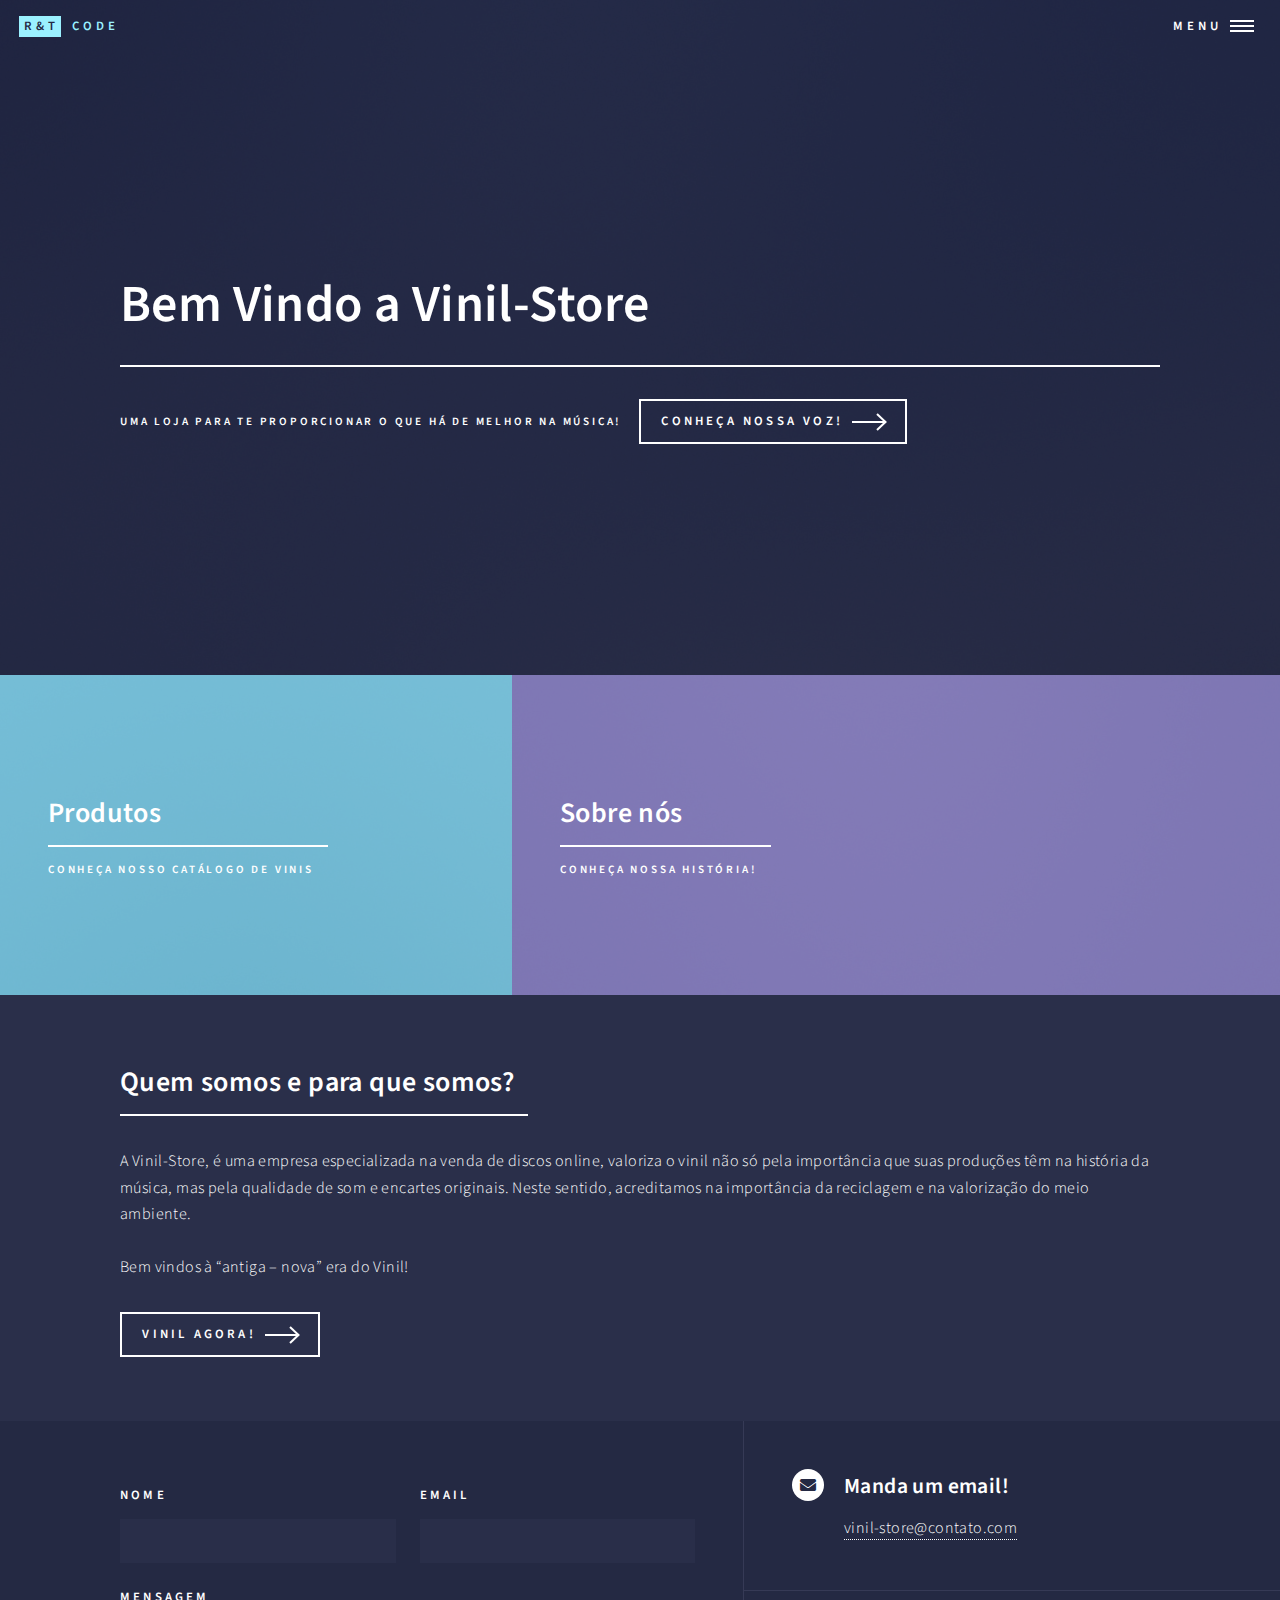
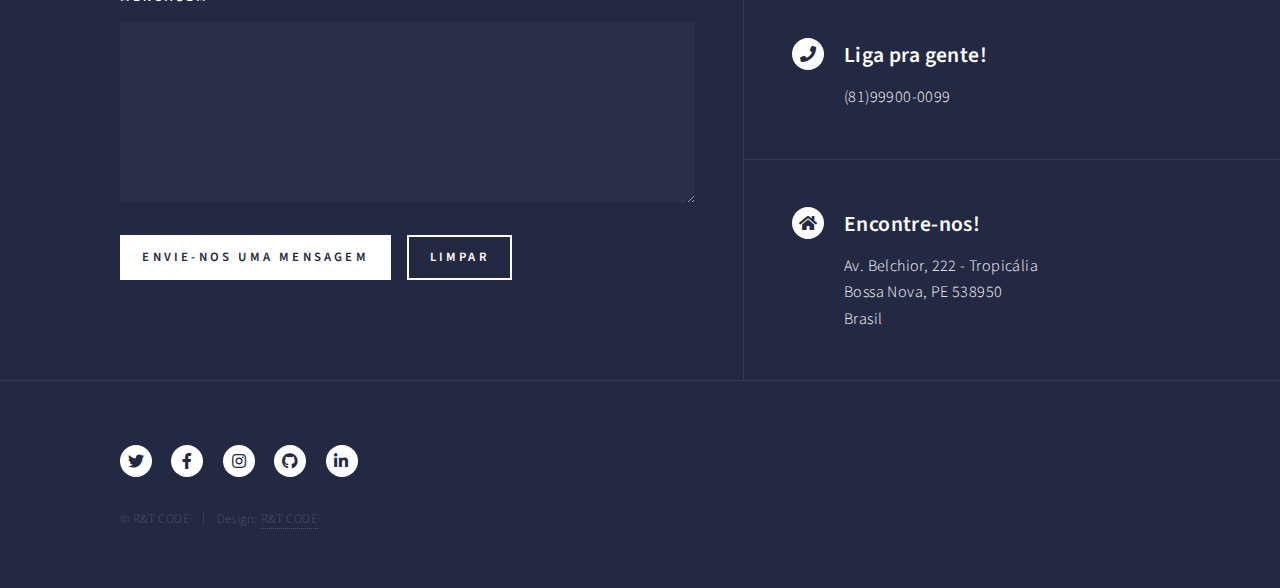
==== commit 737e4f4d: "alterações index, rodapé, 1 vinil do bob marley" ====
--- a/index.html
+++ b/index.html
@@ -6,7 +6,7 @@
 -->
 <html>
 	<head>
-		<title>Forty by HTML5 UP</title>
+		<title>VINIL-STORE</title>
 		<meta charset="utf-8" />
 		<meta name="viewport" content="width=device-width, initial-scale=1, user-scalable=no" />
 		<link rel="stylesheet" href="assets/css/main.css" />
@@ -19,7 +19,7 @@
 
 				<!-- Header -->
 					<header id="header" class="alt">
-						<a href="index.html" class="logo"><strong>Forty</strong> <span>by HTML5 UP</span></a>
+						<a href="index.html" class="logo"><strong>R&T</strong> <span>code</span></a>
 						<nav>
 							<a href="#menu">Menu</a>
 						</nav>
@@ -29,27 +29,22 @@
 					<nav id="menu">
 						<ul class="links">
 							<li><a href="index.html">Home</a></li>
-							<li><a href="landing.html">Landing</a></li>
-							<li><a href="generic.html">Generic</a></li>
-							<li><a href="elements.html">Elements</a></li>
-						</ul>
-						<ul class="actions stacked">
-							<li><a href="#" class="button primary fit">Get Started</a></li>
-							<li><a href="#" class="button fit">Log In</a></li>
-						</ul>
+							<li><a href="landing.html">Produtos</a></li>
+							<li><a href="generic.html">Sobre</a></li>
+							
 					</nav>
 
 				<!-- Banner -->
 					<section id="banner" class="major">
 						<div class="inner">
 							<header class="major">
-								<h1>Hi, my name is Forty</h1>
+								<h1>Bem Vindo a Vinil-Store</h1>
 							</header>
 							<div class="content">
-								<p>A responsive site template designed by HTML5 UP<br />
-								and released under the Creative Commons.</p>
+								<p>Uma loja para te proporcionar o que há de melhor na música!<br />
+								</p>
 								<ul class="actions">
-									<li><a href="#one" class="button next scrolly">Get Started</a></li>
+									<li><a href="#one" class="button next scrolly">Conheça nossa voz!</a></li>
 								</ul>
 							</div>
 						</div>
@@ -65,8 +60,8 @@
 										<img src="images/pic01.jpg" alt="" />
 									</span>
 									<header class="major">
-										<h3><a href="landing.html" class="link">Aliquam</a></h3>
-										<p>Ipsum dolor sit amet</p>
+										<h3><a href="landing.html" class="link">Produtos</a></h3>
+										<p>Conheça nosso catálogo de vinis</p>
 									</header>
 								</article>
 								<article>
@@ -74,57 +69,26 @@
 										<img src="images/pic02.jpg" alt="" />
 									</span>
 									<header class="major">
-										<h3><a href="landing.html" class="link">Tempus</a></h3>
-										<p>feugiat amet tempus</p>
+										<h3><a href="landing.html" class="link">Sobre nós</a></h3>
+										<p>conheça nossa história!</p>
 									</header>
 								</article>
-								<article>
-									<span class="image">
-										<img src="images/pic03.jpg" alt="" />
-									</span>
-									<header class="major">
-										<h3><a href="landing.html" class="link">Magna</a></h3>
-										<p>Lorem etiam nullam</p>
-									</header>
-								</article>
-								<article>
-									<span class="image">
-										<img src="images/pic04.jpg" alt="" />
-									</span>
-									<header class="major">
-										<h3><a href="landing.html" class="link">Ipsum</a></h3>
-										<p>Nisl sed aliquam</p>
-									</header>
-								</article>
-								<article>
-									<span class="image">
-										<img src="images/pic05.jpg" alt="" />
-									</span>
-									<header class="major">
-										<h3><a href="landing.html" class="link">Consequat</a></h3>
-										<p>Ipsum dolor sit amet</p>
-									</header>
-								</article>
-								<article>
-									<span class="image">
-										<img src="images/pic06.jpg" alt="" />
-									</span>
-									<header class="major">
-										<h3><a href="landing.html" class="link">Etiam</a></h3>
-										<p>Feugiat amet tempus</p>
-									</header>
-								</article>
+								
 							</section>
 
 						<!-- Two -->
 							<section id="two">
 								<div class="inner">
 									<header class="major">
-										<h2>Massa libero</h2>
+										<h2>Quem somos e para que somos?</h2>
 									</header>
-									<p>Nullam et orci eu lorem consequat tincidunt vivamus et sagittis libero. Mauris aliquet magna magna sed nunc rhoncus pharetra. Pellentesque condimentum sem. In efficitur ligula tate urna. Maecenas laoreet massa vel lacinia pellentesque lorem ipsum dolor. Nullam et orci eu lorem consequat tincidunt. Vivamus et sagittis libero. Mauris aliquet magna magna sed nunc rhoncus amet pharetra et feugiat tempus.</p>
+									<p>A Vinil-Store, é uma empresa especializada na venda de discos online, valoriza o vinil não só pela importância que suas produções têm na história da música, mas pela qualidade de som e encartes originais. Neste sentido, acreditamos na importância da reciclagem e na valorização do meio ambiente.
+									<br>
+									<br>
+										
+										Bem vindos à “antiga – nova” era do Vinil!</p>
 									<ul class="actions">
-										<li><a href="landing.html" class="button next">Get Started</a></li>
+										<li><a href="landing.html" class="button next">Vinil Agora!</a></li>
 									</ul>
 								</div>
 							</section>
@@ -138,7 +102,7 @@
 								<form method="post" action="#">
 									<div class="fields">
 										<div class="field half">
-											<label for="name">Name</label>
+											<label for="name">Nome</label>
 											<input type="text" name="name" id="name" />
 										</div>
 										<div class="field half">
@@ -146,13 +110,13 @@
 											<input type="text" name="email" id="email" />
 										</div>
 										<div class="field">
-											<label for="message">Message</label>
+											<label for="message">Mensagem</label>
 											<textarea name="message" id="message" rows="6"></textarea>
 										</div>
 									</div>
 									<ul class="actions">
-										<li><input type="submit" value="Send Message" class="primary" /></li>
-										<li><input type="reset" value="Clear" /></li>
+										<li><input type="submit" value="Envie-nos uma Mensagem" class="primary" /></li>
+										<li><input type="reset" value="Limpar" /></li>
 									</ul>
 								</form>
 							</section>
@@ -160,24 +124,24 @@
 								<section>
 									<div class="contact-method">
 										<span class="icon solid alt fa-envelope"></span>
-										<h3>Email</h3>
-										<a href="#">information@untitled.tld</a>
+										<h3>Manda um email!</h3>
+										<a href="#">vinil-store@contato.com</a>
 									</div>
 								</section>
 								<section>
 									<div class="contact-method">
 										<span class="icon solid alt fa-phone"></span>
-										<h3>Phone</h3>
-										<span>(000) 000-0000 x12387</span>
+										<h3>Liga pra gente!</h3>
+										<span>(81)99900-0099</span>
 									</div>
 								</section>
 								<section>
 									<div class="contact-method">
 										<span class="icon solid alt fa-home"></span>
-										<h3>Address</h3>
-										<span>1234 Somewhere Road #5432<br />
-										Nashville, TN 00000<br />
-										United States of America</span>
+										<h3>Encontre-nos!</h3>
+										<span>Av. Belchior, 222 - Tropicália <br />
+										Bossa Nova, PE 538950<br />
+										Brasil</span>
 									</div>
 								</section>
 							</section>
@@ -195,7 +159,7 @@
 								<li><a href="#" class="icon brands alt fa-linkedin-in"><span class="label">LinkedIn</span></a></li>
 							</ul>
 							<ul class="copyright">
-								<li>&copy; Untitled</li><li>Design: <a href="https://html5up.net">HTML5 UP</a></li>
+								<li>&copy; R&T CODE</li><li>Design: <a href="https://html5up.net">R&T CODE</a></li>
 							</ul>
 						</div>
 					</footer>
